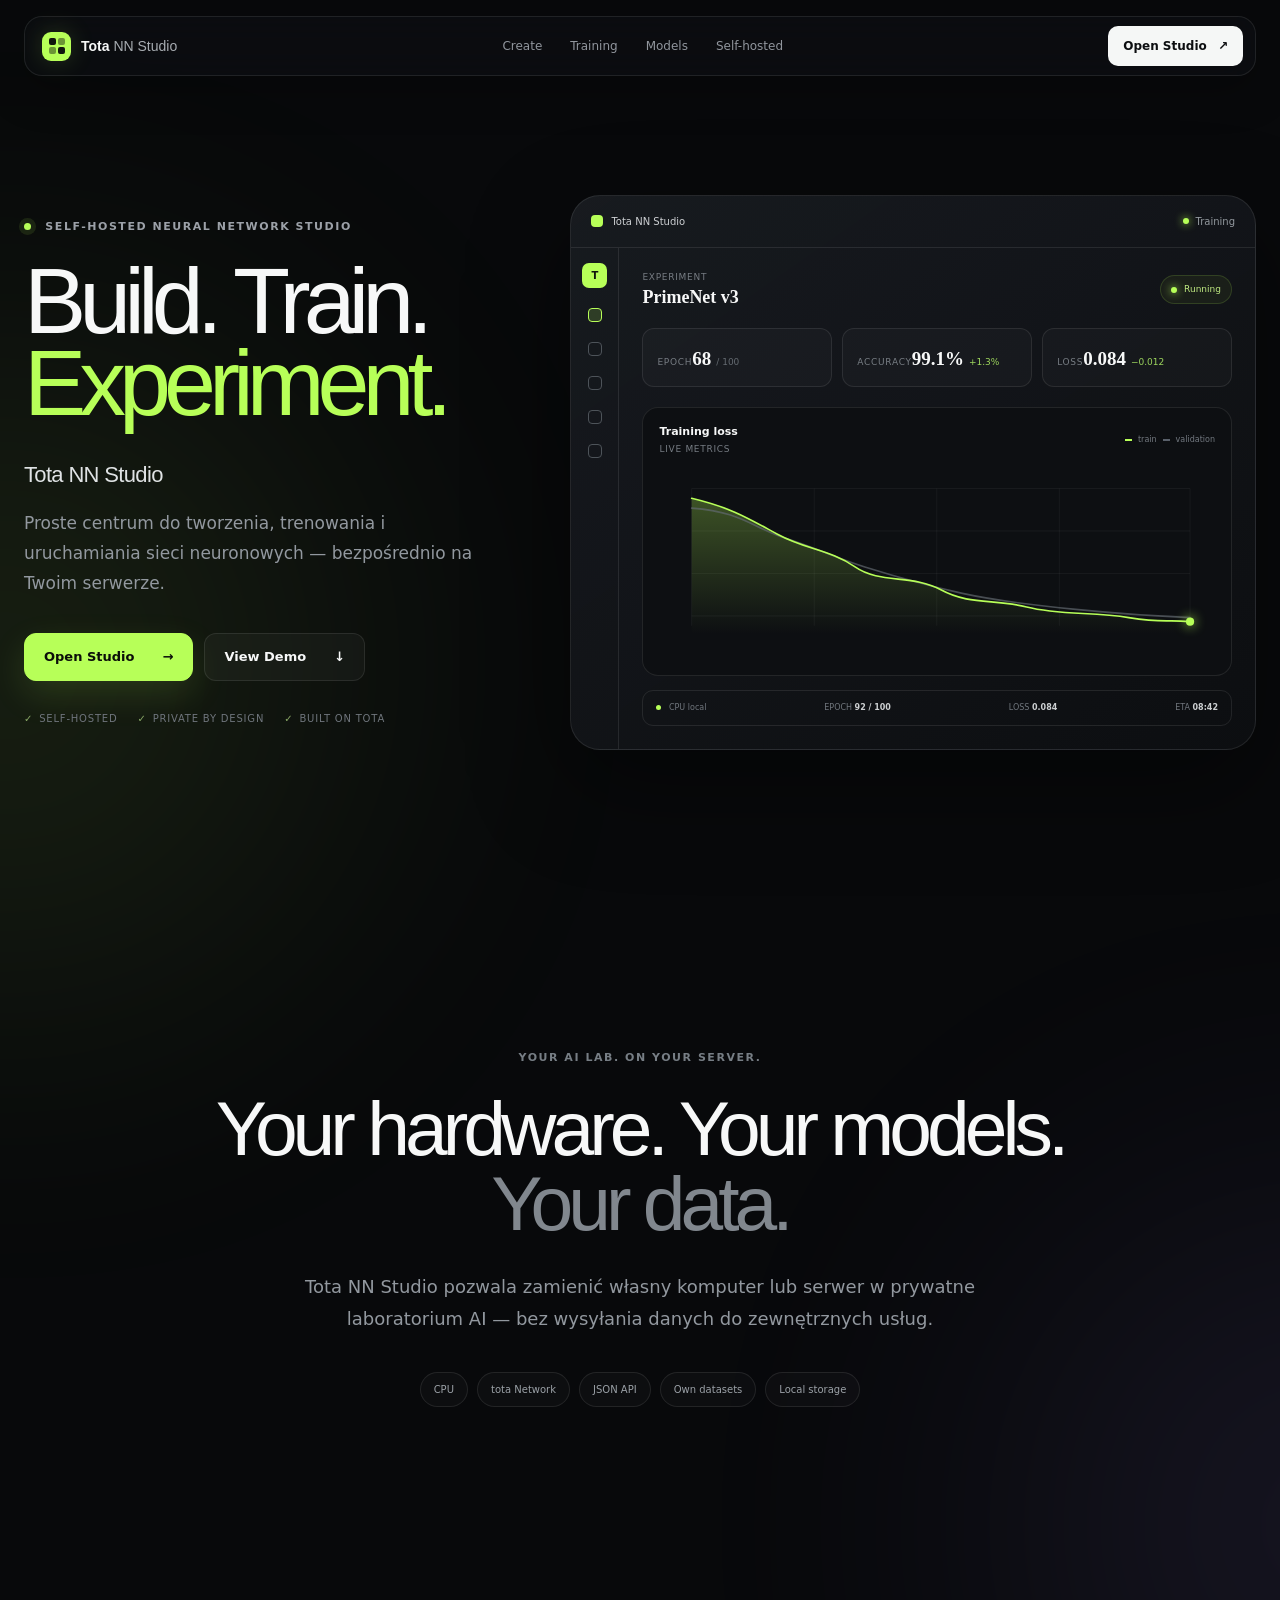
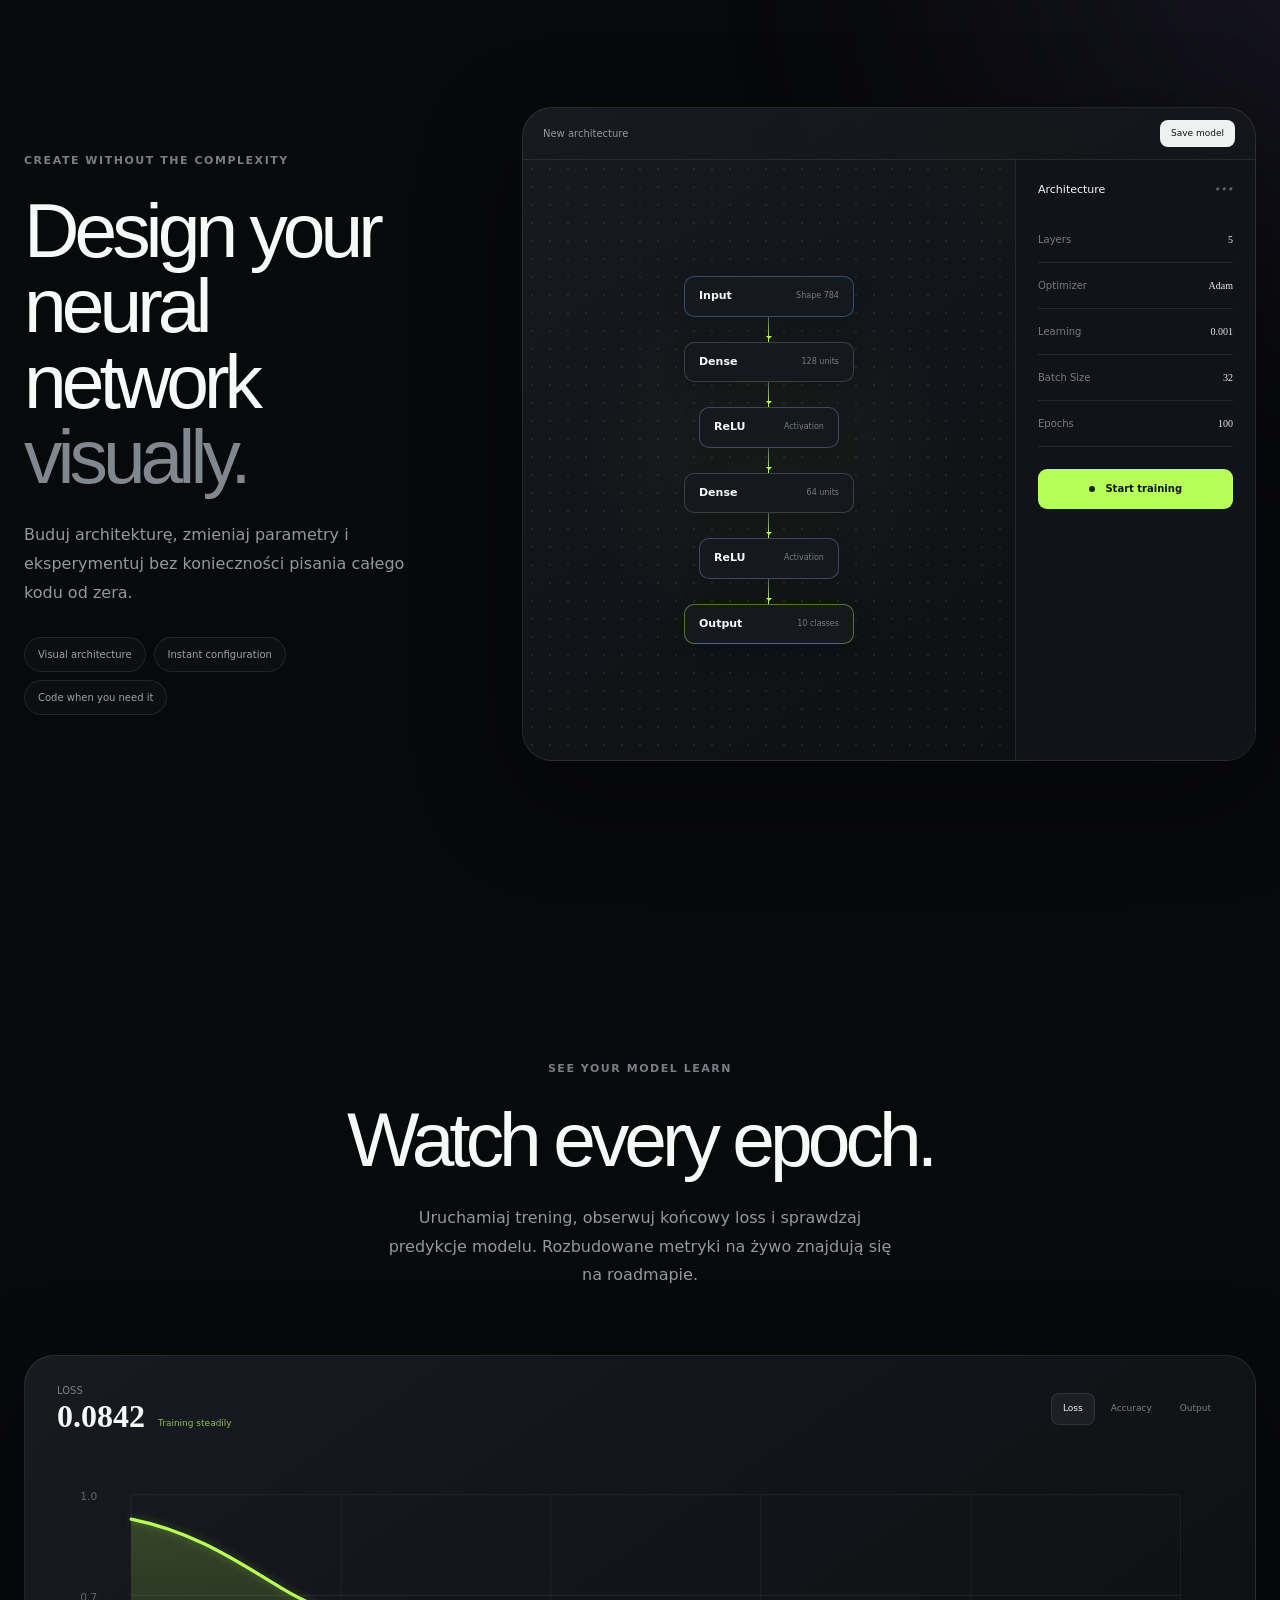
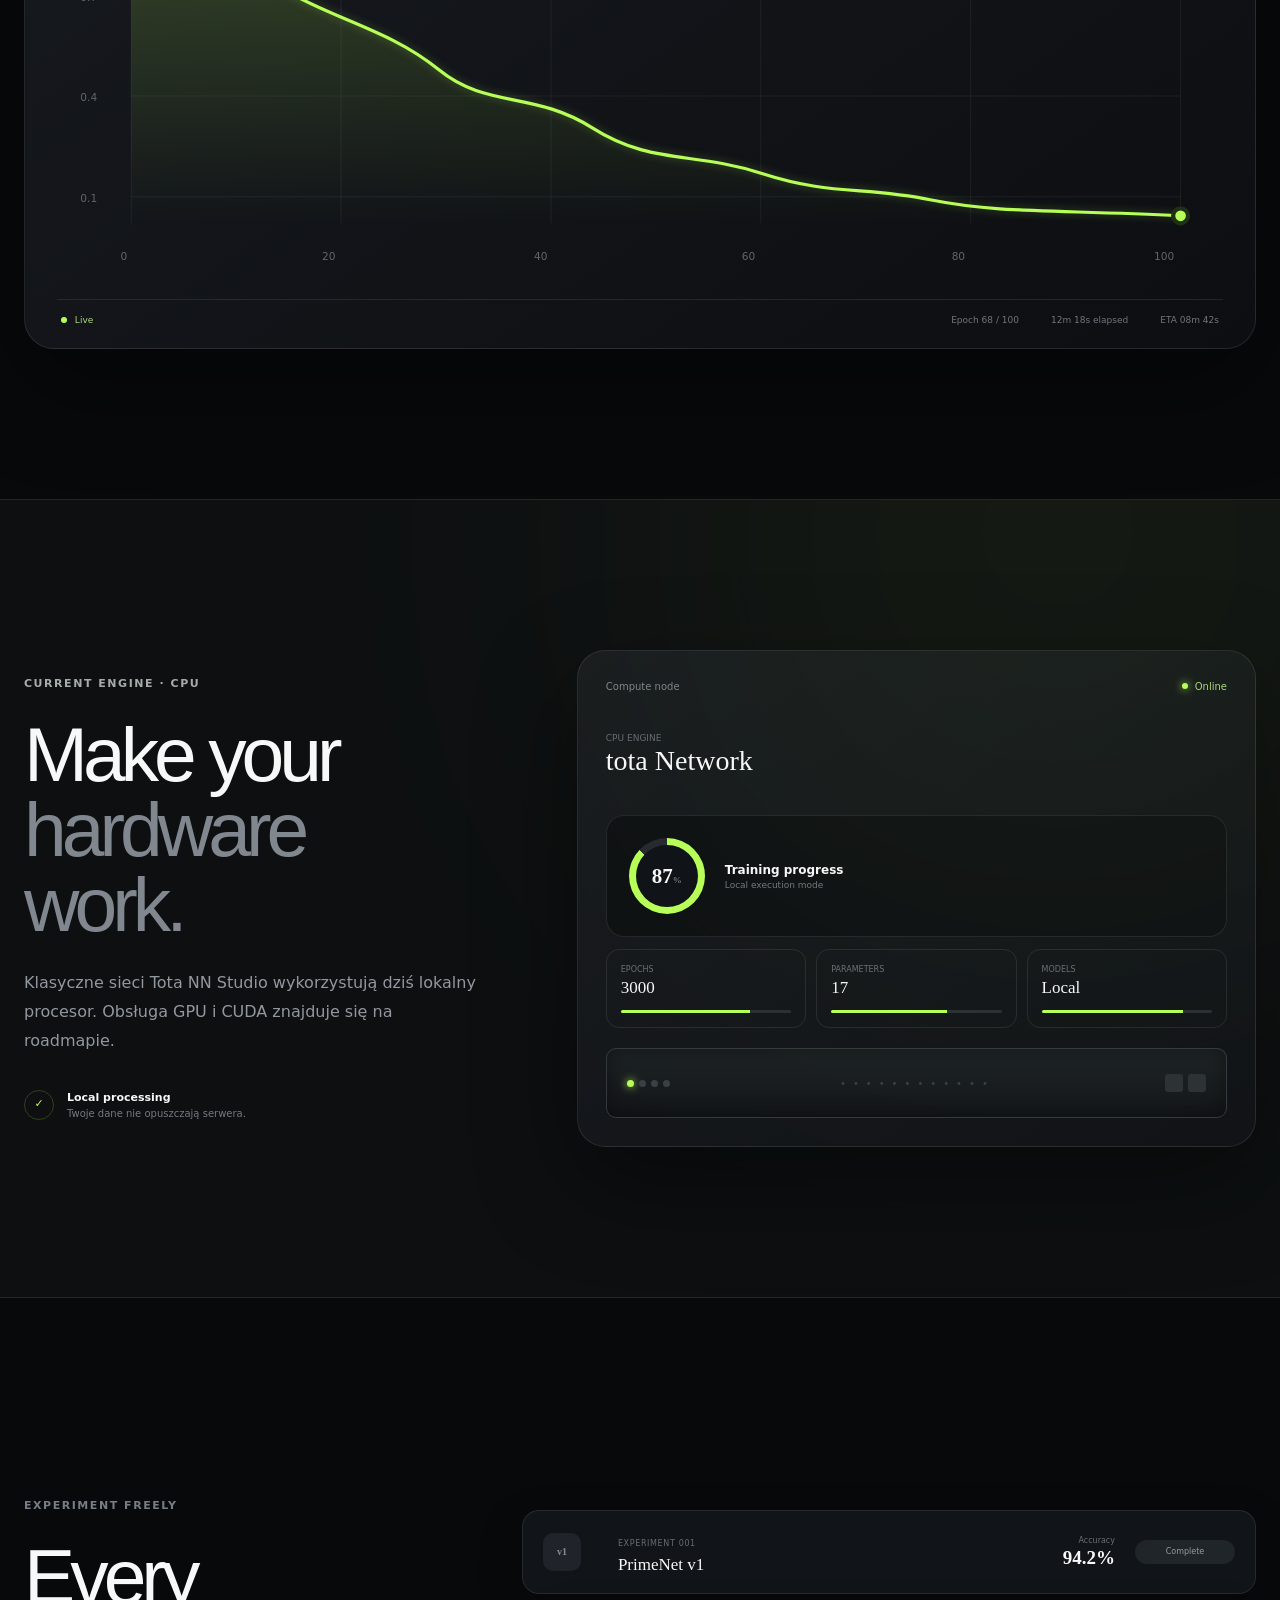
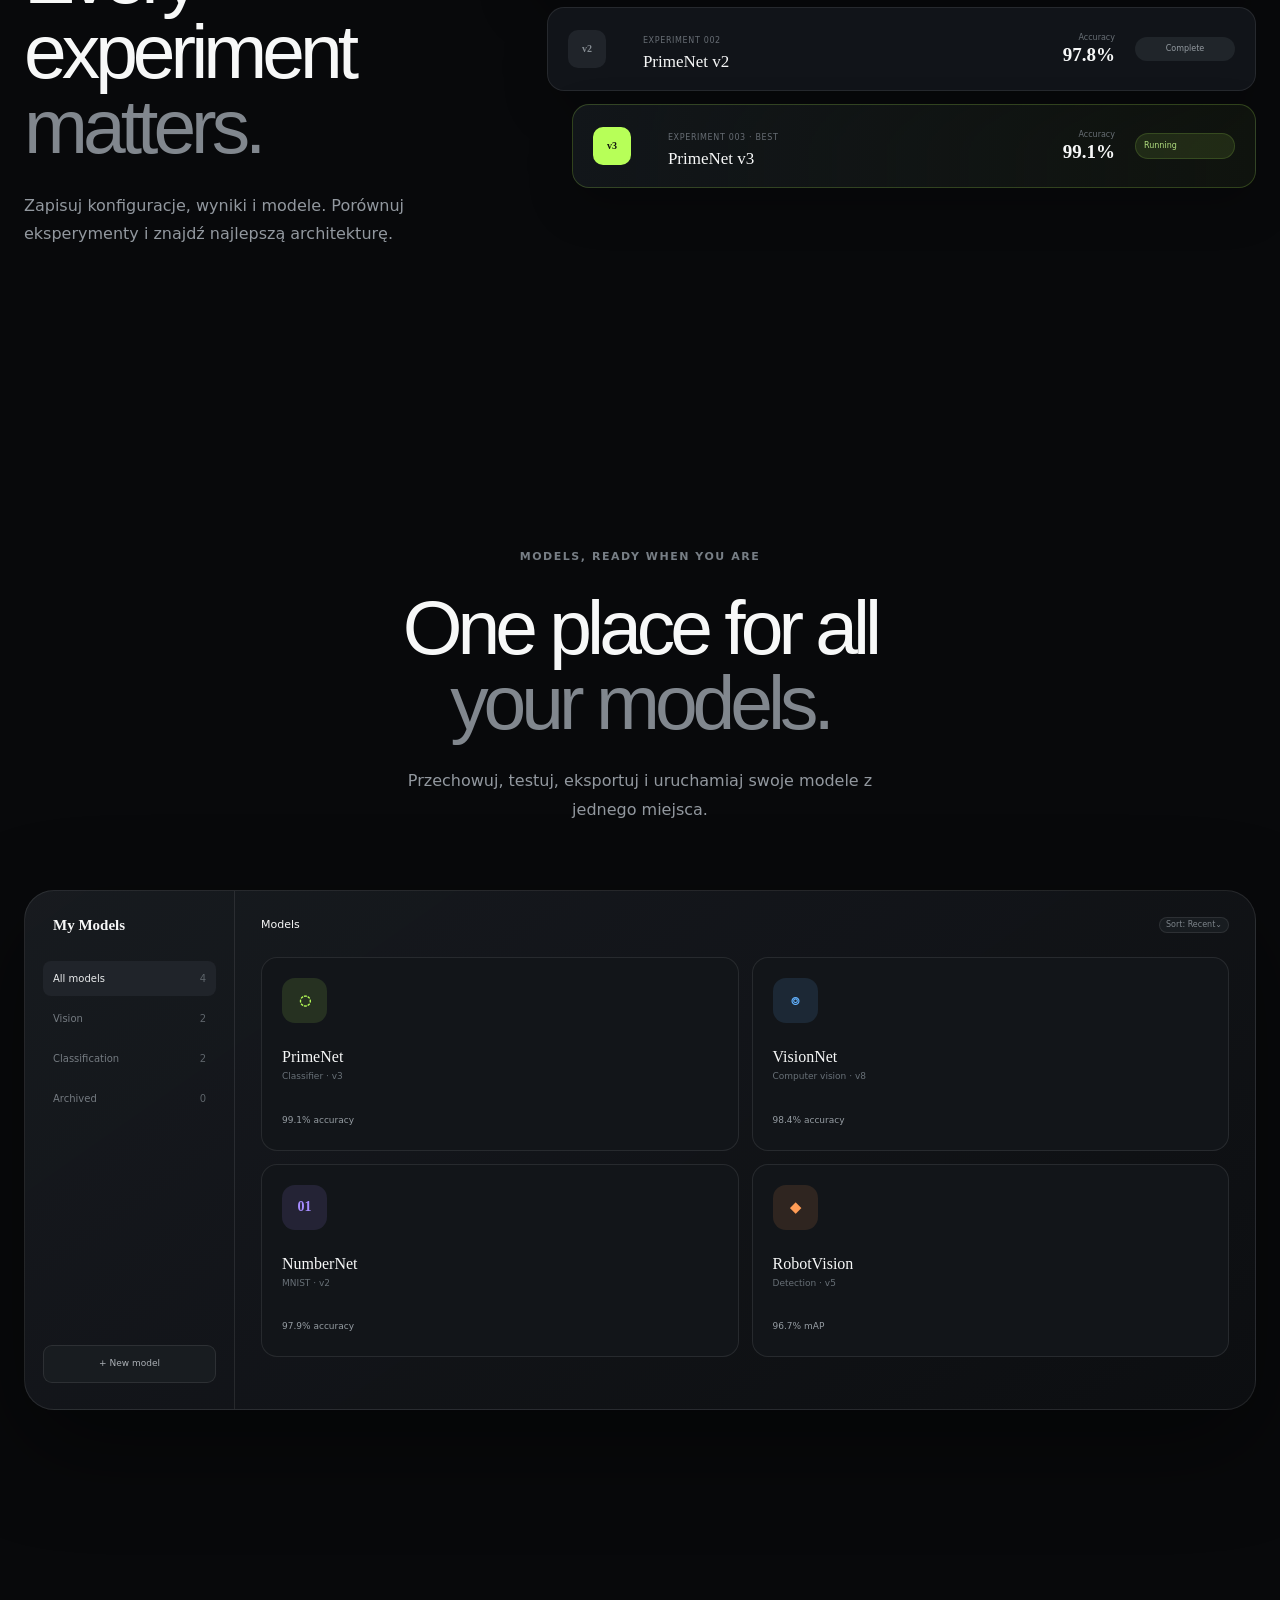
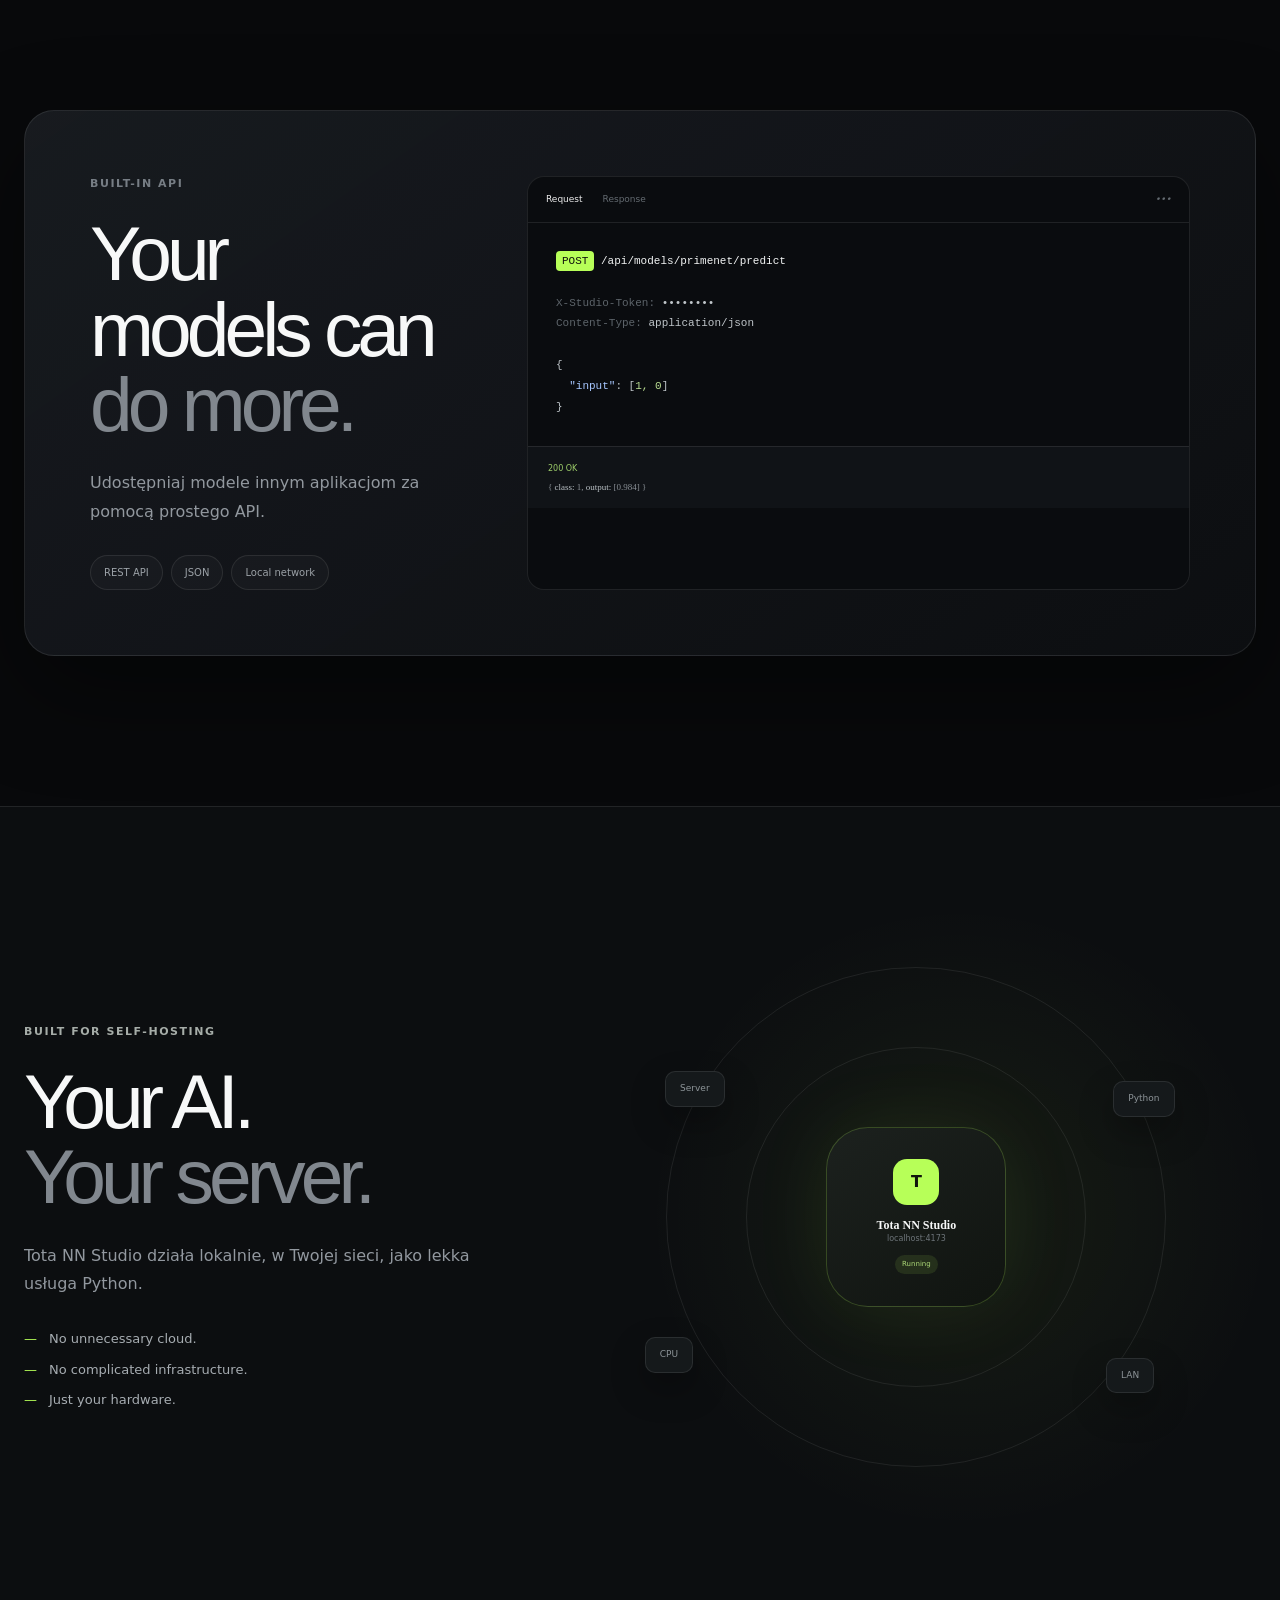
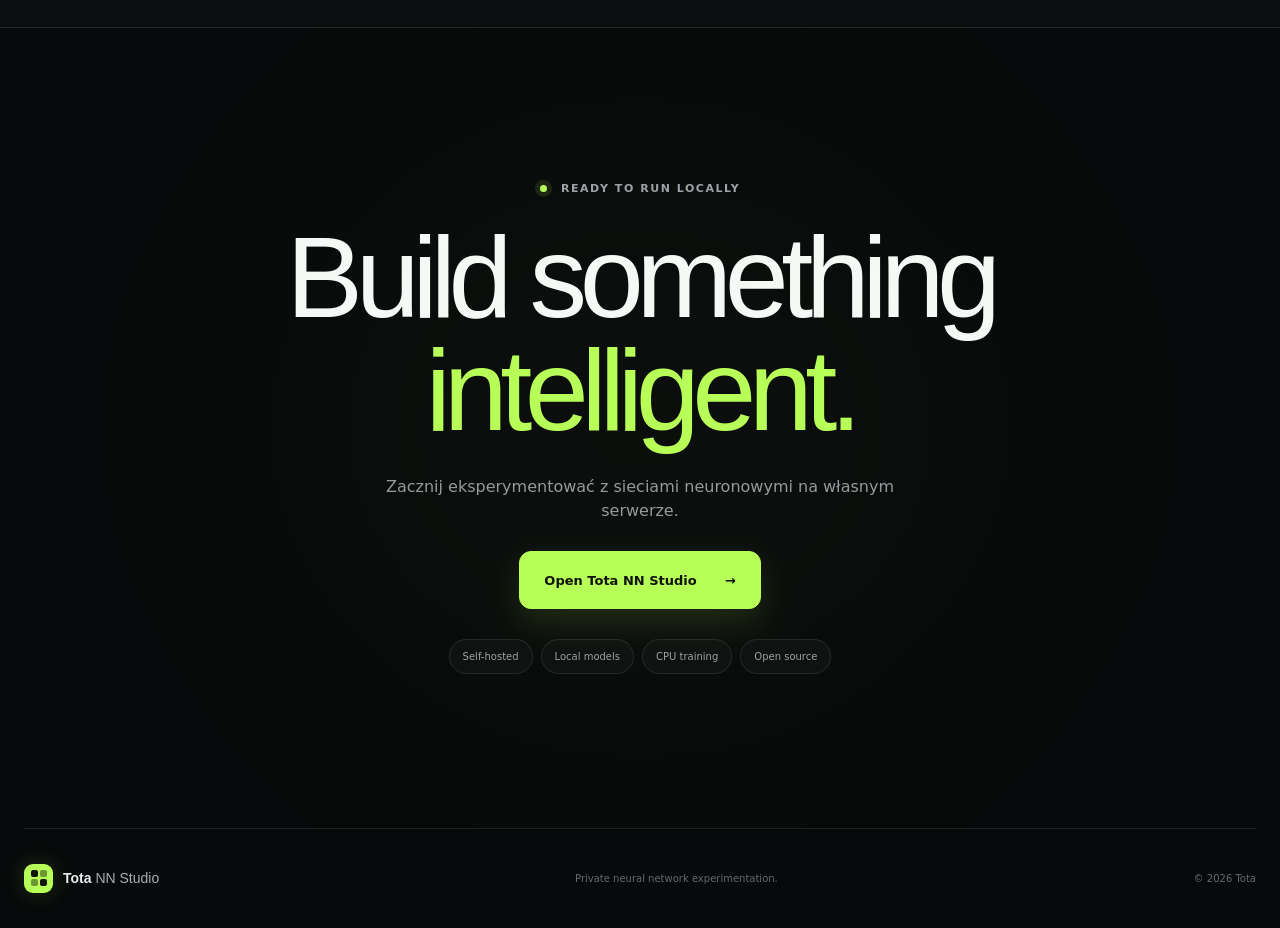
==== totannstudio/marketing/index.html @ 35680317 "[verified] Initial TotaNNStudio release" ====
<!doctype html>
<html lang="pl" class="no-js">
<head>
  <meta charset="utf-8">
  <meta name="viewport" content="width=device-width, initial-scale=1">
  <meta name="description" content="Tota NN Studio — prywatne centrum do tworzenia, trenowania i uruchamiania sieci neuronowych na własnym serwerze.">
  <meta name="theme-color" content="#08090b">
  <title>Tota NN Studio — Your AI lab. On your server.</title>
  <link rel="stylesheet" href="style.css">
</head>
<body>
  <a class="skip-link" href="#main">Przejdź do treści</a>
  <div class="ambient ambient-a" aria-hidden="true"></div>
  <div class="ambient ambient-b" aria-hidden="true"></div>

  <header class="nav-wrap">
    <nav class="nav shell" aria-label="Główna nawigacja">
      <a class="brand" href="#top" aria-label="Tota NN Studio — strona główna">
        <span class="brand-mark" aria-hidden="true"><i></i><i></i><i></i><i></i></span>
        <span>Tota <b>NN Studio</b></span>
      </a>
      <div class="nav-links">
        <a href="#create">Create</a>
        <a href="#training">Training</a>
        <a href="#models">Models</a>
        <a href="#self-hosted">Self-hosted</a>
      </div>
      <a class="nav-cta" href="/studio/">Open Studio <span>↗</span></a>
    </nav>
  </header>

  <main id="main">
    <section class="hero shell" id="top">
      <div class="hero-copy reveal">
        <p class="micro"><span></span> Self-hosted neural network studio</p>
        <h1>Build. Train.<br><em>Experiment.</em></h1>
        <h2>Tota NN Studio</h2>
        <p class="lead">Proste centrum do tworzenia, trenowania i uruchamiania sieci neuronowych — bezpośrednio na Twoim serwerze.</p>
        <div class="actions">
          <a class="button primary" href="/studio/">Open Studio <span>→</span></a>
          <a class="button secondary" href="#create">View Demo <span>↓</span></a>
        </div>
        <div class="hero-notes"><span>Self-hosted</span><span>Private by design</span><span>Built on tota</span></div>
      </div>

      <div class="hero-product reveal" aria-label="Wizualizacja panelu Tota NN Studio">
        <div class="window-bar"><span class="window-brand"><b></b>Tota NN Studio</span><span class="window-status"><i></i> Training</span></div>
        <div class="app-layout">
          <aside class="app-sidebar" aria-hidden="true">
            <div class="side-logo">T</div><i class="active"></i><i></i><i></i><i></i><i></i>
          </aside>
          <div class="dashboard">
            <div class="dashboard-top"><div><span class="label">Experiment</span><strong>PrimeNet v3</strong></div><span class="running"><i></i> Running</span></div>
            <div class="metrics-row">
              <div><span>Epoch</span><b class="epoch-value">68</b><small>/ 100</small></div>
              <div><span>Accuracy</span><b>99.1%</b><small class="positive">+1.3%</small></div>
              <div><span>Loss</span><b>0.084</b><small class="positive">−0.012</small></div>
            </div>
            <div class="chart-panel">
              <div class="panel-heading"><div><strong>Training loss</strong><span>Live metrics</span></div><div class="legend"><i></i> train <i></i> validation</div></div>
              <svg class="training-chart" viewBox="0 0 680 230" role="img" aria-label="Animowany wykres spadku funkcji loss">
                <defs><linearGradient id="chart-fill" x1="0" y1="0" x2="0" y2="1"><stop offset="0" stop-color="#b7ff58" stop-opacity=".28"/><stop offset="1" stop-color="#b7ff58" stop-opacity="0"/></linearGradient></defs>
                <g class="grid-lines"><path d="M40 30H650M40 82H650M40 134H650M40 186H650"/><path d="M40 30V198M190 30V198M340 30V198M490 30V198M650 30V198"/></g>
                <path class="chart-area" d="M40 42 C90 54 110 67 145 86 S210 105 240 126 S310 135 345 154 S410 165 450 175 S530 181 575 188 S620 190 650 193 L650 208 L40 208 Z"/>
                <path class="chart-line secondary-line" d="M40 54 C100 58 115 78 155 91 S220 116 252 126 S325 148 370 158 S460 173 510 178 S600 186 650 188"/>
                <path class="chart-line main-line" d="M40 42 C90 54 110 67 145 86 S210 105 240 126 S310 135 345 154 S410 165 450 175 S530 181 575 188 S620 190 650 193"/>
                <circle class="live-point" cx="650" cy="193" r="5"/>
              </svg>
            </div>
            <div class="hardware-strip"><span><i class="gpu-dot"></i> CPU local</span><span>EPOCH <b>92 / 100</b></span><span>LOSS <b>0.084</b></span><span>ETA <b>08:42</b></span></div>
          </div>
        </div>
      </div>
    </section>

    <section class="statement shell section reveal">
      <p class="kicker">Your AI lab. On your server.</p>
      <h2>Your hardware. Your models.<br><span>Your data.</span></h2>
      <p class="wide-copy">Tota NN Studio pozwala zamienić własny komputer lub serwer w prywatne laboratorium AI — bez wysyłania danych do zewnętrznych usług.</p>
      <div class="capabilities" aria-label="Obsługiwane zasoby">
        <span>CPU</span><span>tota Network</span><span>JSON API</span><span>Own datasets</span><span>Local storage</span>
      </div>
    </section>

    <section class="section shell split-feature" id="create">
      <div class="section-copy reveal">
        <p class="kicker">Create without the complexity</p>
        <h2>Design your neural<br>network <span>visually.</span></h2>
        <p>Buduj architekturę, zmieniaj parametry i eksperymentuj bez konieczności pisania całego kodu od zera.</p>
        <div class="inline-points"><span>Visual architecture</span><span>Instant configuration</span><span>Code when you need it</span></div>
      </div>
      <div class="builder-card product-card reveal">
        <div class="card-bar"><span>New architecture</span><button type="button">Save model</button></div>
        <div class="builder-body">
          <div class="network-flow">
            <div class="node input-node"><span>Input</span><small>Shape 784</small></div><i></i>
            <div class="node"><span>Dense</span><small>128 units</small></div><i></i>
            <div class="node activation-node"><span>ReLU</span><small>Activation</small></div><i></i>
            <div class="node"><span>Dense</span><small>64 units</small></div><i></i>
            <div class="node activation-node"><span>ReLU</span><small>Activation</small></div><i></i>
            <div class="node output-node"><span>Output</span><small>10 classes</small></div>
          </div>
          <div class="config-panel">
            <div class="config-title"><span>Architecture</span><i>•••</i></div>
            <dl><div><dt>Layers</dt><dd>5</dd></div><div><dt>Optimizer</dt><dd>Adam</dd></div><div><dt>Learning</dt><dd>0.001</dd></div><div><dt>Batch Size</dt><dd>32</dd></div><div><dt>Epochs</dt><dd>100</dd></div></dl>
            <button type="button" class="train-button"><i></i> Start training</button>
          </div>
        </div>
      </div>
    </section>

    <section class="section shell training-section" id="training">
      <div class="center-copy reveal"><p class="kicker">See your model learn</p><h2>Watch every epoch.</h2><p>Uruchamiaj trening, obserwuj końcowy loss i sprawdzaj predykcje modelu. Rozbudowane metryki na żywo znajdują się na roadmapie.</p></div>
      <div class="large-chart-card product-card reveal">
        <div class="large-chart-top"><div><span>Loss</span><b>0.0842</b><small>Training steadily</small></div><div class="chart-controls"><button class="active">Loss</button><button>Accuracy</button><button>Output</button></div></div>
        <svg viewBox="0 0 1100 420" class="large-chart" role="img" aria-label="Wykres loss malejącego wraz z epokami">
          <defs><linearGradient id="big-fill" x1="0" y1="0" x2="0" y2="1"><stop offset="0" stop-color="#b7ff58" stop-opacity=".2"/><stop offset="1" stop-color="#b7ff58" stop-opacity="0"/></linearGradient></defs>
          <g class="big-grid"><path d="M70 45H1060M70 140H1060M70 235H1060M70 330H1060"/><path d="M70 45V355M268 45V355M466 45V355M664 45V355M862 45V355M1060 45V355"/></g>
          <g class="axis-labels"><text x="22" y="50">1.0</text><text x="22" y="145">0.7</text><text x="22" y="240">0.4</text><text x="22" y="335">0.1</text><text x="60" y="390">0</text><text x="250" y="390">20</text><text x="450" y="390">40</text><text x="646" y="390">60</text><text x="844" y="390">80</text><text x="1035" y="390">100</text></g>
          <path class="big-area" d="M70 68 C130 80 170 108 215 135 S315 173 360 210 S450 230 505 265 S600 287 665 308 S760 320 825 333 S945 342 1060 348 L1060 355 L70 355Z"/>
          <path class="big-line" d="M70 68 C130 80 170 108 215 135 S315 173 360 210 S450 230 505 265 S600 287 665 308 S760 320 825 333 S945 342 1060 348"/>
          <circle cx="1060" cy="348" r="7" class="big-point"/>
        </svg>
        <div class="chart-footer"><span><i></i> Live</span><span>Epoch 68 / 100</span><span>12m 18s elapsed</span><span>ETA 08m 42s</span></div>
      </div>
    </section>

    <section class="hardware-section section" id="hardware">
      <div class="shell hardware-grid">
        <div class="hardware-copy reveal"><p class="kicker light">Current engine · CPU</p><h2>Make your<br><span>hardware work.</span></h2><p>Klasyczne sieci Tota NN Studio wykorzystują dziś lokalny procesor. Obsługa GPU i CUDA znajduje się na roadmapie.</p><div class="secure-note"><i>✓</i><span><b>Local processing</b><small>Twoje dane nie opuszczają serwera.</small></span></div></div>
        <div class="server-visual reveal">
          <div class="server-top"><span>Compute node</span><span class="online"><i></i> Online</span></div>
          <div class="gpu-name"><small>CPU ENGINE</small><strong>tota Network</strong></div>
          <div class="gpu-load"><div class="gauge"><span>87<small>%</small></span></div><div><b>Training progress</b><small>Local execution mode</small></div></div>
          <div class="server-stats"><div><span>Epochs</span><b>3000</b><i class="load-76"></i></div><div><span>Parameters</span><b>17</b><i class="load-68"></i></div><div><span>Models</span><b>Local</b><i class="load-83"></i></div></div>
          <div class="server-rack"><i></i><i></i><i></i><i></i><span>••••••••••••</span><b></b><b></b></div>
        </div>
      </div>
    </section>

    <section class="section shell experiments-section">
      <div class="section-copy compact reveal"><p class="kicker">Experiment freely</p><h2>Every experiment<br><span>matters.</span></h2><p>Zapisuj konfiguracje, wyniki i modele. Porównuj eksperymenty i znajdź najlepszą architekturę.</p></div>
      <div class="experiment-stack reveal">
        <article class="experiment-card"><span class="version">v1</span><div><small>EXPERIMENT 001</small><h3>PrimeNet v1</h3></div><div class="accuracy"><span>Accuracy</span><b>94.2%</b></div><span class="badge complete">Complete</span></article>
        <article class="experiment-card"><span class="version">v2</span><div><small>EXPERIMENT 002</small><h3>PrimeNet v2</h3></div><div class="accuracy"><span>Accuracy</span><b>97.8%</b></div><span class="badge complete">Complete</span></article>
        <article class="experiment-card winner"><span class="version">v3</span><div><small>EXPERIMENT 003 · BEST</small><h3>PrimeNet v3</h3></div><div class="accuracy"><span>Accuracy</span><b>99.1%</b></div><span class="badge running">Running</span></article>
      </div>
    </section>

    <section class="section shell models-section" id="models">
      <div class="center-copy reveal"><p class="kicker">Models, ready when you are</p><h2>One place for all<br><span>your models.</span></h2><p>Przechowuj, testuj, eksportuj i uruchamiaj swoje modele z jednego miejsca.</p></div>
      <div class="models-window product-card reveal">
        <div class="models-sidebar"><b>My Models</b><a class="active">All models <span>4</span></a><a>Vision <span>2</span></a><a>Classification <span>2</span></a><a>Archived <span>0</span></a><button>+ New model</button></div>
        <div class="model-library"><div class="library-top"><span>Models</span><button>Sort: Recent⌄</button></div><div class="model-grid">
          <article><div class="model-icon brain">◌</div><h3>PrimeNet</h3><p>Classifier · v3</p><span>99.1% accuracy</span></article>
          <article><div class="model-icon vision">⌾</div><h3>VisionNet</h3><p>Computer vision · v8</p><span>98.4% accuracy</span></article>
          <article><div class="model-icon number">01</div><h3>NumberNet</h3><p>MNIST · v2</p><span>97.9% accuracy</span></article>
          <article><div class="model-icon robot">◆</div><h3>RobotVision</h3><p>Detection · v5</p><span>96.7% mAP</span></article>
        </div></div>
      </div>
    </section>

    <section class="section shell api-section">
      <div class="api-card product-card reveal">
        <div class="api-copy"><p class="kicker">Built-in API</p><h2>Your models can<br><span>do more.</span></h2><p>Udostępniaj modele innym aplikacjom za pomocą prostego API.</p><div class="api-tags"><span>REST API</span><span>JSON</span><span>Local network</span></div></div>
        <div class="code-window"><div class="code-tabs"><span class="active">Request</span><span>Response</span><i>•••</i></div><pre><code><span class="method">POST</span> <span class="route">/api/models/primenet/predict</span>

<span class="dim">X-Studio-Token:</span> ••••••••
<span class="dim">Content-Type:</span> application/json

{
  <span class="key">"input"</span>: [<span class="string">1, 0</span>]
}</code></pre><div class="response"><span>200 OK</span><code>{ <b>class:</b> 1, <b>output:</b> [0.984] }</code></div></div>
      </div>
    </section>

    <section class="self-hosted section" id="self-hosted">
      <div class="shell self-grid">
        <div class="self-copy reveal"><p class="kicker light">Built for self-hosting</p><h2>Your AI.<br><span>Your server.</span></h2><p>Tota NN Studio działa lokalnie, w Twojej sieci, jako lekka usługa Python.</p><ul><li>No unnecessary cloud.</li><li>No complicated infrastructure.</li><li>Just your hardware.</li></ul></div>
        <div class="deploy-visual reveal"><div class="orbit orbit-one"></div><div class="orbit orbit-two"></div><div class="deploy-core"><span class="deploy-logo">T</span><b>Tota NN Studio</b><small>localhost:4173</small><i>Running</i></div><span class="device device-a">Server</span><span class="device device-b">Python</span><span class="device device-c">CPU</span><span class="device device-d">LAN</span></div>
      </div>
    </section>

    <section class="final-cta section shell" id="get-started">
      <div class="cta-glow" aria-hidden="true"></div>
      <div class="reveal"><p class="micro"><span></span> Ready to run locally</p><h2>Build something<br><em>intelligent.</em></h2><p>Zacznij eksperymentować z sieciami neuronowymi na własnym serwerze.</p><a class="button primary large" href="/studio/">Open Tota NN Studio <span>→</span></a><div class="footer-tags"><span>Self-hosted</span><span>Local models</span><span>CPU training</span><span>Open source</span></div></div>
    </section>
  </main>

  <footer class="footer shell"><a class="brand" href="#top"><span class="brand-mark"><i></i><i></i><i></i><i></i></span><span>Tota <b>NN Studio</b></span></a><p>Private neural network experimentation.</p><span>© 2026 Tota</span></footer>

  <script src="script.js"></script>
</body>
</html>
---- totannstudio/marketing/style.css ----
:root{--bg:#08090b;--surface:#101216;--surface-2:#15181d;--line:rgba(255,255,255,.09);--line-strong:rgba(255,255,255,.16);--text:#f7f8f8;--muted:#92989f;--lime:#b7ff58;--lime-2:#79d92f;--purple:#a68cff;--orange:#ff9c55;--blue:#63b3ff;--radius:30px;--shadow:0 35px 100px rgba(0,0,0,.45)}
*{box-sizing:border-box}html{scroll-behavior:smooth}body{margin:0;overflow-x:hidden;background:var(--bg);color:var(--text);font-family:DM Sans,system-ui,sans-serif;line-height:1.5}body::selection{background:var(--lime);color:#0a0d08}a{color:inherit;text-decoration:none}button{font:inherit}.shell{width:min(1240px,calc(100% - 48px));margin-inline:auto}.section{padding-top:150px;padding-bottom:150px}.skip-link{position:fixed;left:20px;top:-60px;z-index:100;padding:10px 14px;border-radius:10px;background:var(--lime);color:#080b07;font-weight:700;transition:top .2s}.skip-link:focus{top:18px}.ambient{position:fixed;z-index:-2;width:650px;height:650px;border-radius:50%;filter:blur(160px);opacity:.1;pointer-events:none}.ambient-a{left:-320px;top:340px;background:var(--lime)}.ambient-b{right:-380px;top:1200px;background:var(--purple)}

.nav-wrap{position:fixed;z-index:50;top:0;width:100%;padding:16px 0}.nav{height:60px;display:flex;align-items:center;gap:34px;padding:0 12px 0 17px;border:1px solid var(--line);border-radius:18px;background:rgba(13,15,18,.72);box-shadow:0 12px 45px rgba(0,0,0,.28);backdrop-filter:blur(22px)}.brand{display:flex;align-items:center;gap:10px;white-space:nowrap;font-family:Manrope,sans-serif;font-size:14px;font-weight:700}.brand b{font-weight:500;color:#a8adb2}.brand-mark{position:relative;display:grid;grid-template-columns:repeat(2,7px);grid-template-rows:repeat(2,7px);gap:2px;width:29px;height:29px;place-content:center;border-radius:9px;background:var(--lime);box-shadow:0 0 24px rgba(183,255,88,.17)}.brand-mark i{display:block;border-radius:2px;background:#11150e}.brand-mark i:nth-child(2),.brand-mark i:nth-child(3){opacity:.45}.nav-links{display:flex;align-items:center;gap:28px;margin:auto;color:#91969d;font-size:12px}.nav-links a{transition:color .2s}.nav-links a:hover{color:#fff}.nav-cta{padding:11px 15px;border-radius:10px;background:#f5f7f6;color:#0c0e10;font-size:12px;font-weight:700}.nav-cta span{margin-left:7px}

.hero{min-height:100vh;display:grid;grid-template-columns:.82fr 1.18fr;align-items:center;gap:70px;padding-top:135px;padding-bottom:90px}.micro,.kicker{margin:0 0 24px;color:#9ca1a8;font-size:11px;font-weight:600;letter-spacing:.14em;text-transform:uppercase}.micro span{display:inline-block;width:7px;height:7px;margin-right:9px;border-radius:50%;background:var(--lime);box-shadow:0 0 0 5px rgba(183,255,88,.1)}.hero h1{margin:0;font-family:Manrope,sans-serif;font-size:clamp(4rem,7.3vw,7.6rem);font-weight:500;line-height:.88;letter-spacing:-.075em}.hero h1 em,.final-cta h2 em{color:var(--lime);font-style:normal}.hero h2{margin:34px 0 0;color:#dfe2e4;font-family:Manrope,sans-serif;font-size:22px;font-weight:500;letter-spacing:-.03em}.lead{max-width:560px;margin:18px 0 0;color:var(--muted);font-size:17px;line-height:1.75}.actions{display:flex;gap:11px;margin-top:34px}.button{min-height:48px;display:inline-flex;align-items:center;justify-content:center;gap:28px;padding:0 19px;border:1px solid var(--line);border-radius:12px;font-size:13px;font-weight:700;transition:transform .25s,box-shadow .25s,background .25s}.button:hover{transform:translateY(-2px)}.button.primary{border-color:var(--lime);background:var(--lime);color:#0b0e09;box-shadow:0 13px 35px rgba(183,255,88,.13)}.button.secondary{background:rgba(255,255,255,.035)}.hero-notes{display:flex;gap:20px;margin-top:30px;color:#6f757c;font-size:10px;text-transform:uppercase;letter-spacing:.08em}.hero-notes span::before{content:'✓';margin-right:6px;color:#8aa966}

.hero-product,.product-card{border:1px solid var(--line);border-radius:var(--radius);background:linear-gradient(145deg,rgba(26,29,34,.88),rgba(13,15,18,.94));box-shadow:var(--shadow);overflow:hidden}.hero-product{transform:perspective(1400px) rotateY(-4deg) rotateX(2deg);transform-origin:left center}.window-bar,.card-bar{height:52px;display:flex;align-items:center;justify-content:space-between;padding:0 20px;border-bottom:1px solid var(--line);color:#93999f;font-size:10px}.window-brand{display:flex;align-items:center;gap:8px;color:#cdd0d3}.window-brand b{width:12px;height:12px;border-radius:4px;background:var(--lime)}.window-status,.online,.running{display:flex;align-items:center;gap:7px}.window-status i,.online i,.running i{width:6px;height:6px;border-radius:50%;background:var(--lime);box-shadow:0 0 8px var(--lime)}.app-layout{min-height:500px;display:grid;grid-template-columns:48px 1fr}.app-sidebar{display:flex;flex-direction:column;align-items:center;gap:20px;padding-top:15px;border-right:1px solid var(--line)}.side-logo{width:25px;height:25px;display:grid;place-items:center;border-radius:7px;background:var(--lime);color:#10150c;font-size:10px;font-weight:800}.app-sidebar i{width:14px;height:14px;border:1px solid #4d5359;border-radius:4px}.app-sidebar i.active{border-color:var(--lime);background:rgba(183,255,88,.16)}.dashboard{padding:23px}.dashboard-top{display:flex;align-items:center;justify-content:space-between}.dashboard-top>div{display:grid;gap:3px}.label,.metrics-row span,.panel-heading span{color:#777d84;font-size:9px;text-transform:uppercase;letter-spacing:.08em}.dashboard-top strong{font:600 18px Manrope}.running{padding:7px 10px;border:1px solid rgba(183,255,88,.15);border-radius:999px;background:rgba(183,255,88,.05);color:#bfe981;font-size:9px}.metrics-row{display:grid;grid-template-columns:repeat(3,1fr);gap:10px;margin:20px 0}.metrics-row>div{padding:14px;border:1px solid var(--line);border-radius:12px;background:rgba(255,255,255,.025)}.metrics-row b{display:inline-block;margin:5px 5px 0 0;font:600 19px Manrope}.metrics-row small{color:#656b72;font-size:9px}.metrics-row .positive{color:#9ed75e}.chart-panel{padding:16px;border:1px solid var(--line);border-radius:16px;background:#0d0f12}.panel-heading{display:flex;justify-content:space-between}.panel-heading>div:first-child{display:grid;gap:2px}.panel-heading strong{font-size:11px}.legend{display:flex;align-items:center;gap:6px;color:#737980;font-size:8px}.legend i{width:7px;height:2px;background:var(--lime)}.legend i:nth-child(2){background:#59606a}.training-chart{width:100%;margin-top:8px}.grid-lines path,.big-grid path{fill:none;stroke:rgba(255,255,255,.06);stroke-width:1}.chart-area{fill:url(#chart-fill)}.chart-line{fill:none;stroke-width:2;stroke-linecap:round}.main-line{stroke:var(--lime);stroke-dasharray:900;stroke-dashoffset:900;animation:draw-line 3s ease forwards}.secondary-line{stroke:#616870;opacity:.7}.live-point{fill:var(--lime);filter:drop-shadow(0 0 7px var(--lime));animation:pulse-point 1.8s infinite}.hardware-strip{display:flex;justify-content:space-between;margin-top:14px;padding:11px 13px;border:1px solid var(--line);border-radius:11px;color:#71777e;font-size:8px}.hardware-strip b{color:#cdd0d2}.gpu-dot{display:inline-block;width:5px;height:5px;margin-right:5px;border-radius:50%;background:var(--lime)}

.kicker{color:#777e85}.kicker.light{color:#a6ada8}.statement{text-align:center}.statement h2,.section-copy h2,.center-copy h2,.hardware-copy h2,.self-copy h2,.api-copy h2,.final-cta h2{margin:0;font:500 clamp(3.1rem,6vw,6.5rem)/.98 Manrope,sans-serif;letter-spacing:-.065em}.statement h2 span,.section-copy h2 span,.center-copy h2 span,.hardware-copy h2 span,.self-copy h2 span,.api-copy h2 span{color:#81878e}.wide-copy{max-width:680px;margin:30px auto 0;color:var(--muted);font-size:18px;line-height:1.75}.capabilities{display:flex;flex-wrap:wrap;justify-content:center;gap:9px;margin-top:38px}.capabilities span,.inline-points span,.api-tags span,.footer-tags span{padding:9px 13px;border:1px solid var(--line);border-radius:999px;background:rgba(255,255,255,.025);color:#9ba1a7;font-size:10px}

.split-feature,.experiments-section{display:grid;grid-template-columns:.72fr 1.28fr;align-items:center;gap:85px}.section-copy>p:not(.kicker),.center-copy>p:not(.kicker),.hardware-copy>p:not(.kicker),.self-copy>p:not(.kicker),.api-copy>p:not(.kicker){max-width:510px;margin:27px 0 0;color:var(--muted);font-size:16px;line-height:1.8}.inline-points{display:flex;flex-wrap:wrap;gap:8px;margin-top:30px}.card-bar button{padding:7px 11px;border:0;border-radius:8px;background:#eef1ef;color:#111417;font-size:9px}.builder-body{min-height:600px;display:grid;grid-template-columns:1fr 240px}.network-flow{display:flex;flex-direction:column;align-items:center;justify-content:center;padding:35px;background:radial-gradient(circle,rgba(183,255,88,.04),transparent 50%),radial-gradient(rgba(255,255,255,.07) 1px,transparent 1px);background-size:auto,18px 18px}.node{width:170px;display:flex;justify-content:space-between;align-items:center;padding:11px 14px;border:1px solid var(--line-strong);border-radius:10px;background:#15191e;box-shadow:0 10px 22px rgba(0,0,0,.18)}.node span{font-size:11px;font-weight:600}.node small{color:#747b82;font-size:8px}.node.input-node{border-color:rgba(99,179,255,.35)}.node.activation-node{width:140px;border-color:rgba(166,140,255,.35)}.node.output-node{border-color:rgba(183,255,88,.4)}.network-flow>i{height:25px;width:1px;background:linear-gradient(#565d63,var(--lime));position:relative}.network-flow>i::after{content:'';position:absolute;left:-2px;bottom:0;border:3px solid transparent;border-top-color:var(--lime)}.config-panel{padding:22px;border-left:1px solid var(--line);background:#101317}.config-title{display:flex;justify-content:space-between;margin-bottom:18px;font-size:11px}.config-title i{color:#5f656b}.config-panel dl{margin:0}.config-panel dl div{display:flex;align-items:center;justify-content:space-between;padding:15px 0;border-bottom:1px solid var(--line);font-size:10px}.config-panel dt{color:#747a80}.config-panel dd{margin:0;color:#e7e9e9;font-family:Manrope}.train-button{width:100%;height:40px;margin-top:22px;border:0;border-radius:9px;background:var(--lime);color:#0f140b;font-size:10px;font-weight:700}.train-button i{display:inline-block;width:6px;height:6px;margin-right:7px;border-radius:50%;background:#1a2413}

.center-copy{max-width:800px;margin:0 auto 65px;text-align:center}.center-copy>p:not(.kicker){margin-inline:auto}.large-chart-card{padding:27px 32px 20px}.large-chart-top{display:flex;justify-content:space-between}.large-chart-top>div:first-child{display:grid;grid-template-columns:auto auto;align-items:end;column-gap:13px}.large-chart-top span{grid-column:1/-1;color:#7b8188;font-size:10px;text-transform:uppercase}.large-chart-top b{font:600 32px Manrope}.large-chart-top small{padding-bottom:5px;color:#8ebc58;font-size:9px}.chart-controls{display:flex;gap:4px;align-items:center}.chart-controls button{padding:8px 11px;border:1px solid transparent;border-radius:8px;background:transparent;color:#777e84;font-size:9px}.chart-controls button.active{border-color:var(--line);background:#1c2025;color:#eee}.large-chart{width:100%;margin-top:12px}.axis-labels text{fill:#60666d;font-size:10px}.big-area{fill:url(#big-fill)}.big-line{fill:none;stroke:var(--lime);stroke-width:3;stroke-linecap:round;filter:drop-shadow(0 0 4px rgba(183,255,88,.3))}.big-point{fill:var(--lime);stroke:#203014;stroke-width:4}.chart-footer{display:flex;justify-content:flex-end;gap:32px;padding:14px 4px 0;border-top:1px solid var(--line);color:#70767d;font-size:9px}.chart-footer span:first-child{margin-right:auto;color:#a9d975}.chart-footer i{display:inline-block;width:6px;height:6px;margin-right:5px;border-radius:50%;background:var(--lime)}

.hardware-section,.self-hosted{position:relative;background:#0d0f11;border-block:1px solid var(--line);overflow:hidden}.hardware-section::before{content:'';position:absolute;right:-10%;top:-40%;width:700px;height:700px;border-radius:50%;background:var(--lime);filter:blur(220px);opacity:.07}.hardware-grid,.self-grid{display:grid;grid-template-columns:.8fr 1.2fr;align-items:center;gap:100px}.secure-note{display:flex;gap:13px;margin-top:34px}.secure-note>i{width:30px;height:30px;display:grid;place-items:center;border:1px solid rgba(183,255,88,.2);border-radius:50%;color:var(--lime);font-style:normal;font-size:11px}.secure-note span{display:grid}.secure-note b{font-size:11px}.secure-note small{color:#747a80;font-size:10px}.server-visual{padding:28px;border:1px solid var(--line);border-radius:28px;background:linear-gradient(145deg,#181b1f,#101216);box-shadow:var(--shadow)}.server-top{display:flex;justify-content:space-between;color:#7d8389;font-size:10px}.online{color:#a9d77a}.gpu-name{display:grid;margin:38px 0}.gpu-name small{color:#656b71;font-size:9px;text-transform:uppercase}.gpu-name strong{font:500 28px Manrope}.gpu-load{display:flex;align-items:center;gap:20px;padding:22px;border:1px solid var(--line);border-radius:18px;background:#0e1013}.gauge{width:76px;height:76px;display:grid;place-items:center;border-radius:50%;background:conic-gradient(var(--lime) 0 87%,#272b30 87% 100%);position:relative}.gauge::after{content:'';position:absolute;inset:7px;border-radius:50%;background:#101317}.gauge span{z-index:1;font:600 21px Manrope}.gauge small{font-size:10px}.gpu-load>div:last-child{display:grid}.gpu-load b{font-size:12px}.gpu-load small{color:#71777e;font-size:9px}.server-stats{display:grid;grid-template-columns:repeat(3,1fr);gap:10px;margin-top:12px}.server-stats>div{padding:14px;border:1px solid var(--line);border-radius:13px}.server-stats span{display:block;color:#686e74;font-size:8px;text-transform:uppercase}.server-stats b{font:500 17px Manrope}.server-stats b small{color:#696f75;font-size:8px}.server-stats i{display:block;width:100%;height:3px;margin-top:10px;border-radius:10px;background:linear-gradient(90deg,var(--lime) var(--load),#2a2e33 var(--load));}.server-stats .load-76{--load:76%}.server-stats .load-68{--load:68%}.server-stats .load-83{--load:83%}.server-rack{height:70px;display:flex;align-items:center;gap:5px;margin-top:20px;padding:0 20px;border:1px solid #34393e;border-radius:10px;background:linear-gradient(#1e2226,#121518);box-shadow:inset 0 0 20px rgba(0,0,0,.4)}.server-rack i{width:7px;height:7px;border-radius:50%;background:#3a4045}.server-rack i:first-child{background:var(--lime);box-shadow:0 0 8px var(--lime)}.server-rack span{margin:auto;color:#383e42;font-size:10px;letter-spacing:7px}.server-rack b{width:18px;height:18px;border-radius:3px;background:#2c3135}

.section-copy.compact{align-self:start;padding-top:50px}.experiment-stack{display:grid;gap:13px}.experiment-card{display:grid;grid-template-columns:55px 1fr auto 100px;align-items:center;gap:20px;padding:18px 20px;border:1px solid var(--line);border-radius:17px;background:#111419;box-shadow:0 18px 45px rgba(0,0,0,.22);transition:transform .25s,border-color .25s}.experiment-card:hover{transform:translateX(-5px);border-color:var(--line-strong)}.experiment-card:nth-child(2){margin-left:25px}.experiment-card:nth-child(3){margin-left:50px}.version{width:38px;height:38px;display:grid;place-items:center;border-radius:10px;background:#20242a;color:#858c92;font:600 10px Manrope}.experiment-card small{color:#676d74;font-size:8px;letter-spacing:.08em}.experiment-card h3{margin:2px 0 0;font:500 17px Manrope}.accuracy{display:grid;text-align:right}.accuracy span{color:#686f75;font-size:8px}.accuracy b{font:600 19px Manrope}.badge{padding:6px 8px;border-radius:999px;text-align:center;font-size:8px}.badge.complete{background:#20252a;color:#949ba1}.badge.running{background:rgba(183,255,88,.1);color:#b2df80}.experiment-card.winner{border-color:rgba(183,255,88,.2);background:linear-gradient(90deg,#12161a,rgba(183,255,88,.045))}.winner .version{background:var(--lime);color:#12170e}

.models-window{display:grid;grid-template-columns:210px 1fr;min-height:520px}.models-sidebar{display:flex;flex-direction:column;gap:5px;padding:26px 18px;border-right:1px solid var(--line)}.models-sidebar>b{margin:0 10px 22px;font:600 15px Manrope}.models-sidebar a{display:flex;justify-content:space-between;padding:10px;border-radius:8px;color:#747b81;font-size:10px}.models-sidebar a.active{background:#20242a;color:#e9ebec}.models-sidebar a span{color:#5d646a}.models-sidebar button{margin-top:auto;padding:11px;border:1px solid var(--line);border-radius:9px;background:#181c20;color:#abb0b5;font-size:9px}.model-library{padding:26px}.library-top{display:flex;justify-content:space-between;margin-bottom:24px;font-size:11px}.library-top button{border:1px solid var(--line);border-radius:8px;background:#181c20;color:#7d848a;font-size:8px}.model-grid{display:grid;grid-template-columns:repeat(2,1fr);gap:13px}.model-grid article{padding:20px;border:1px solid var(--line);border-radius:16px;background:#121519}.model-icon{width:45px;height:45px;display:grid;place-items:center;margin-bottom:25px;border-radius:13px;font:600 14px Manrope}.model-icon.brain{background:rgba(183,255,88,.12);color:var(--lime)}.model-icon.vision{background:rgba(99,179,255,.12);color:var(--blue)}.model-icon.number{background:rgba(166,140,255,.12);color:var(--purple)}.model-icon.robot{background:rgba(255,156,85,.12);color:var(--orange)}.model-grid h3{margin:0;font:500 16px Manrope}.model-grid p{margin:4px 0 22px;color:#687077;font-size:9px}.model-grid article>span{color:#969da3;font-size:9px}

.api-card{display:grid;grid-template-columns:.7fr 1.3fr;gap:80px;padding:65px}.api-tags{display:flex;flex-wrap:wrap;gap:8px;margin-top:28px}.code-window{border:1px solid var(--line);border-radius:17px;background:#0a0c0f;overflow:hidden}.code-tabs{height:46px;display:flex;align-items:center;gap:20px;padding:0 18px;border-bottom:1px solid var(--line);color:#646b71;font-size:9px}.code-tabs span.active{color:#eee}.code-tabs i{margin-left:auto}.code-window pre{margin:0;padding:28px;overflow:auto;color:#bfc5c9;font:11px/1.9 ui-monospace,SFMono-Regular,monospace}.method{color:#10140d;background:var(--lime);padding:4px 6px;border-radius:4px}.route{color:#f2f4f4}.dim{color:#5d646a}.key{color:#a7c7ff}.string{color:#badd92}.response{display:grid;gap:7px;padding:16px 20px;border-top:1px solid var(--line);background:#101317}.response>span{color:#9fd06b;font-size:8px}.response code{color:#898f95;font:9px ui-monospace}.response b{color:#b9c0c4;font-weight:400}

.self-hosted{background:radial-gradient(circle at 75% 50%,rgba(183,255,88,.06),transparent 30%),#0c0e10}.self-copy ul{display:grid;gap:11px;margin:30px 0 0;padding:0;list-style:none;color:#a7adb2;font-size:13px}.self-copy li::before{content:'—';margin-right:12px;color:var(--lime)}.deploy-visual{height:520px;position:relative;display:grid;place-items:center}.orbit{position:absolute;border:1px solid rgba(255,255,255,.08);border-radius:50%}.orbit-one{width:340px;height:340px}.orbit-two{width:500px;height:500px}.deploy-core{z-index:2;width:180px;height:180px;display:flex;flex-direction:column;align-items:center;justify-content:center;border:1px solid rgba(183,255,88,.22);border-radius:42px;background:linear-gradient(145deg,#1c211e,#101410);box-shadow:0 0 80px rgba(183,255,88,.08)}.deploy-logo{width:46px;height:46px;display:grid;place-items:center;margin-bottom:13px;border-radius:14px;background:var(--lime);color:#10150c;font-weight:800}.deploy-core b{font:600 12px Manrope}.deploy-core small{color:#6d7479;font-size:8px}.deploy-core i{margin-top:10px;padding:4px 7px;border-radius:99px;background:rgba(183,255,88,.1);color:#add978;font-size:7px;font-style:normal}.device{position:absolute;padding:10px 14px;border:1px solid var(--line);border-radius:10px;background:#15191b;color:#8d9498;font-size:9px;box-shadow:0 15px 35px rgba(0,0,0,.3)}.device-a{left:13%;top:22%}.device-b{right:12%;top:24%}.device-c{left:10%;bottom:20%}.device-d{right:15%;bottom:16%}

.final-cta{position:relative;min-height:800px;display:grid;place-items:center;text-align:center;overflow:hidden}.final-cta h2{font-size:clamp(4.5rem,9vw,9.5rem)}.final-cta p:not(.micro){max-width:560px;margin:28px auto;color:var(--muted);font-size:16px}.button.large{min-height:58px;padding:0 24px}.footer-tags{display:flex;justify-content:center;flex-wrap:wrap;gap:8px;margin-top:30px}.cta-glow{position:absolute;width:700px;height:380px;border-radius:50%;background:var(--lime);filter:blur(230px);opacity:.08}.footer{min-height:100px;display:flex;align-items:center;justify-content:space-between;border-top:1px solid var(--line);color:#646a70;font-size:10px}.footer .brand{color:#e9ebec}.footer p{margin:0}

.reveal{opacity:1;transform:none}.js .reveal{opacity:0;transform:translateY(28px);transition:opacity .8s ease,transform .8s cubic-bezier(.2,.75,.3,1)}.js .reveal.visible{opacity:1;transform:none}@keyframes draw-line{to{stroke-dashoffset:0}}@keyframes pulse-point{50%{r:8;opacity:.5}}

@media(max-width:1050px){.nav-links{display:none}.nav-cta{margin-left:auto}.hero{grid-template-columns:1fr;padding-top:160px}.hero-copy{max-width:760px}.hero-product{transform:none}.split-feature,.experiments-section,.hardware-grid,.self-grid{grid-template-columns:1fr}.section-copy{max-width:720px}.hardware-grid,.self-grid{gap:65px}.api-card{grid-template-columns:1fr;gap:45px}.experiment-card:nth-child(n){margin-left:0}.server-visual{max-width:720px}.builder-card{max-width:900px}}
@media(max-width:720px){.shell{width:min(100% - 28px,1240px)}.section{padding-top:105px;padding-bottom:105px}.nav-wrap{padding:10px 0}.nav{height:56px;border-radius:15px}.nav-cta{padding:9px 11px}.nav-cta span{display:none}.hero{min-height:auto;gap:45px;padding-top:135px;padding-bottom:80px}.hero h1{font-size:clamp(3.6rem,18vw,5.3rem)}.lead{font-size:15px}.hero-notes{gap:11px;flex-wrap:wrap}.hero-product{border-radius:20px}.app-layout{min-height:390px;grid-template-columns:35px 1fr}.app-sidebar{gap:14px}.dashboard{padding:13px}.metrics-row{gap:6px}.metrics-row>div{padding:10px}.metrics-row b{font-size:14px}.chart-panel{padding:10px}.hardware-strip{gap:6px;overflow:auto}.statement h2,.section-copy h2,.center-copy h2,.hardware-copy h2,.self-copy h2,.api-copy h2{font-size:clamp(3rem,14vw,4.8rem)}.split-feature,.experiments-section{gap:50px}.builder-body{min-height:530px;grid-template-columns:1fr 160px}.network-flow{padding:20px}.node{width:130px;padding:9px}.node.activation-node{width:110px}.config-panel{padding:14px}.large-chart-card{padding:18px 12px 12px}.large-chart-top{padding:0 7px}.chart-controls{display:none}.chart-footer{gap:12px;overflow:auto}.hardware-grid,.self-grid{gap:50px}.server-visual{padding:18px}.server-stats{grid-template-columns:1fr}.experiment-card{grid-template-columns:45px 1fr auto}.experiment-card .badge{display:none}.models-window{grid-template-columns:1fr}.models-sidebar{display:none}.model-library{padding:16px}.model-grid{grid-template-columns:1fr 1fr}.api-card{padding:30px 20px}.deploy-visual{height:390px}.orbit-one{width:250px;height:250px}.orbit-two{width:370px;height:370px}.deploy-core{width:150px;height:150px;border-radius:34px}.device-a{left:2%}.device-b{right:0}.device-c{left:2%}.device-d{right:3%}.final-cta{min-height:650px}.final-cta h2{font-size:clamp(4rem,18vw,6.5rem)}.footer{flex-direction:column;justify-content:center;gap:10px;padding:30px 0}}
@media(max-width:480px){.brand b{display:none}.actions{flex-direction:column;align-items:stretch}.button{width:100%}.hero-product{margin-inline:-5px}.window-bar{padding-inline:13px}.app-sidebar{display:none}.app-layout{grid-template-columns:1fr}.dashboard-top strong{font-size:15px}.metrics-row span{font-size:7px}.panel-heading .legend{display:none}.builder-body{grid-template-columns:1fr}.config-panel{display:none}.network-flow{min-height:500px}.model-grid{grid-template-columns:1fr}.experiment-card{grid-template-columns:40px 1fr}.experiment-card .accuracy{display:none}.server-stats{grid-template-columns:1fr 1fr}.server-stats>div:last-child{grid-column:1/-1}.api-card{padding:26px 16px}.code-window pre{padding:20px 14px;font-size:9px}.device{padding:7px 9px}.footer-tags{gap:5px}}
@media(prefers-reduced-motion:reduce){html{scroll-behavior:auto}*,*::before,*::after{animation-duration:.01ms!important;animation-iteration-count:1!important;transition-duration:.01ms!important}.reveal{opacity:1;transform:none}}
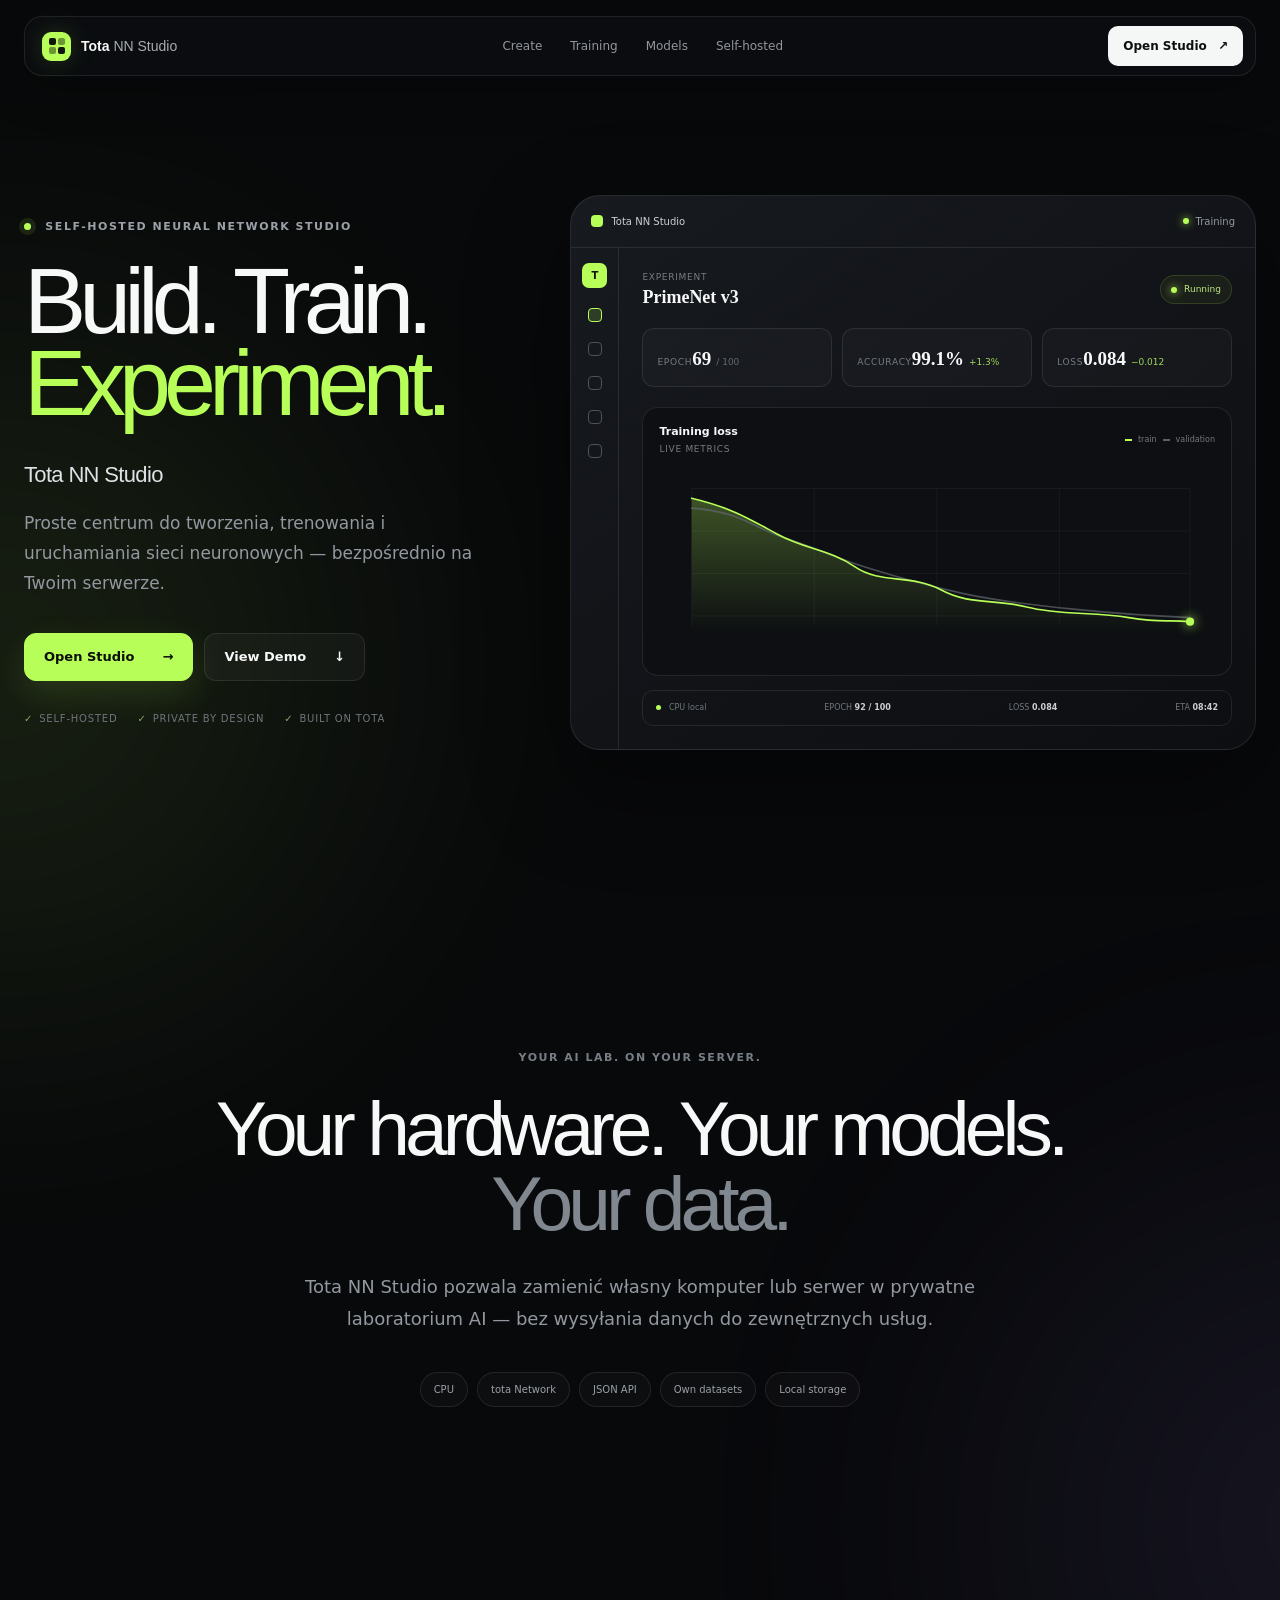
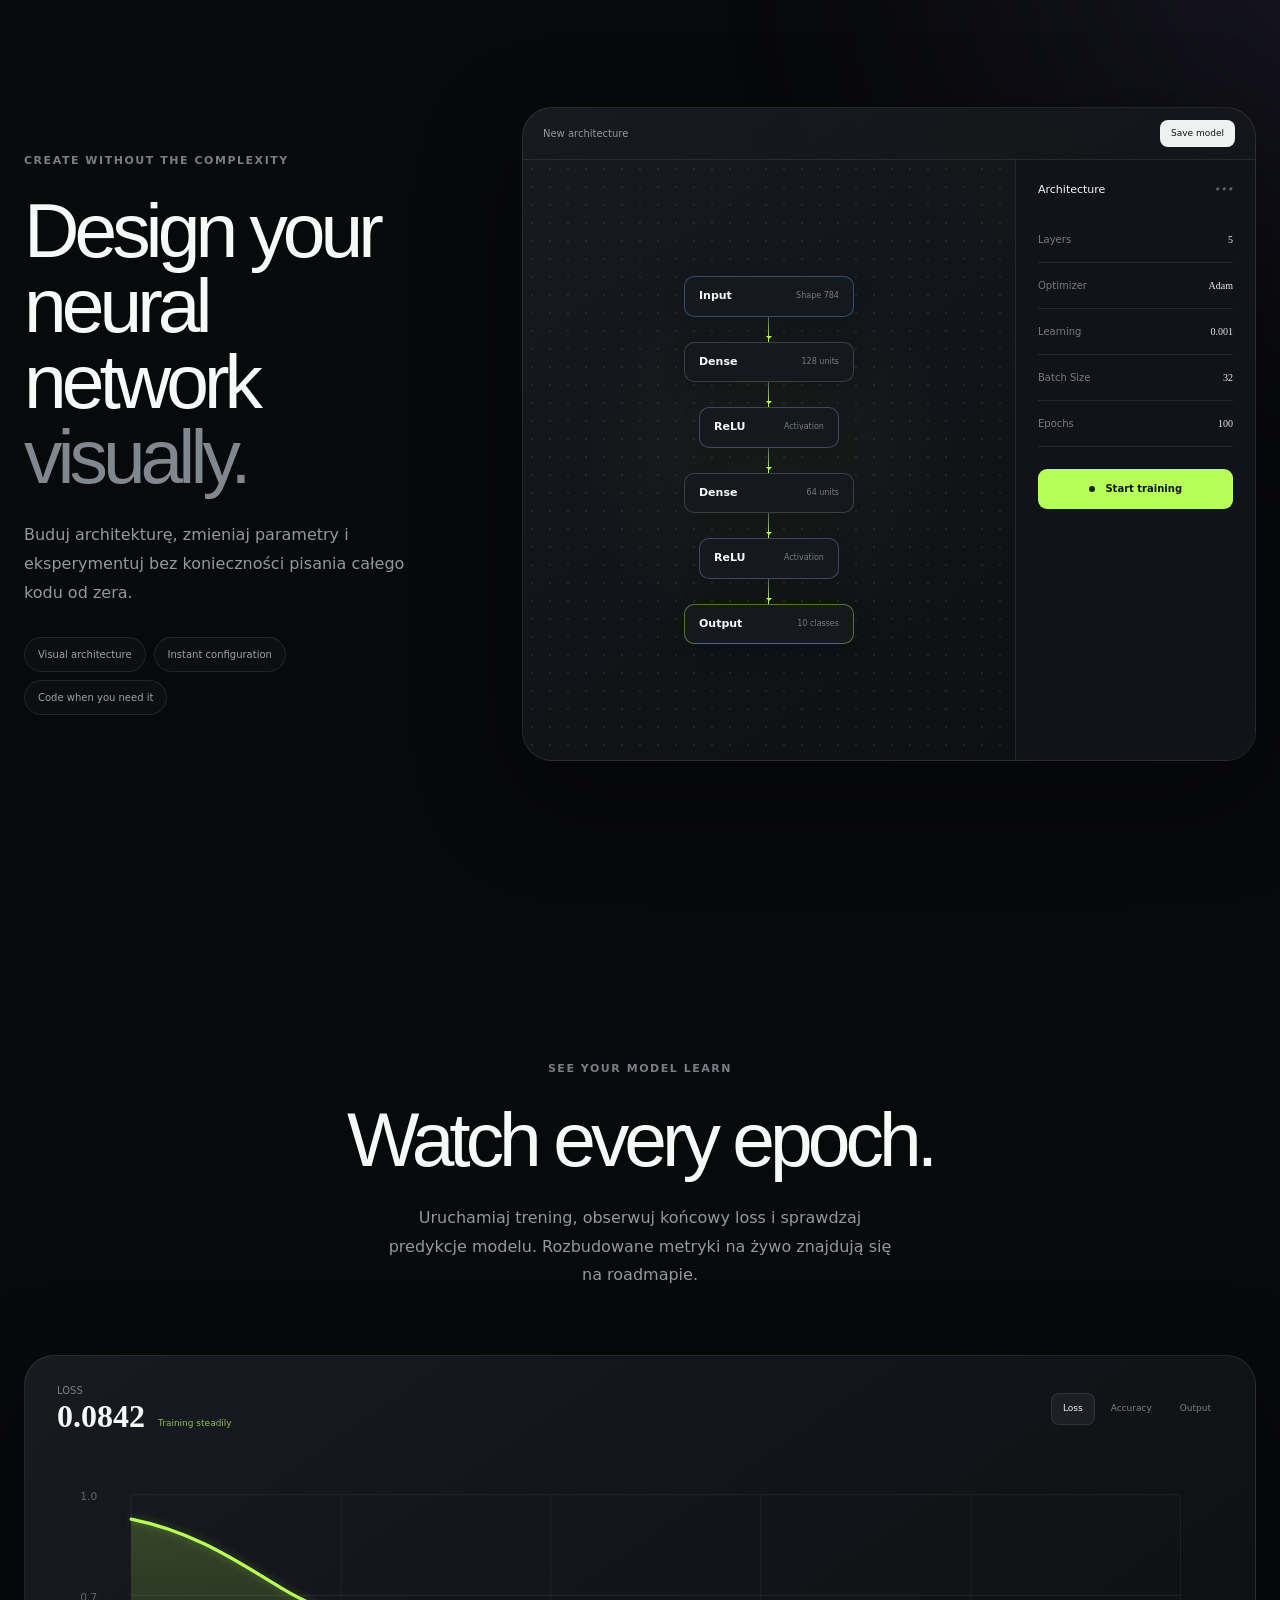
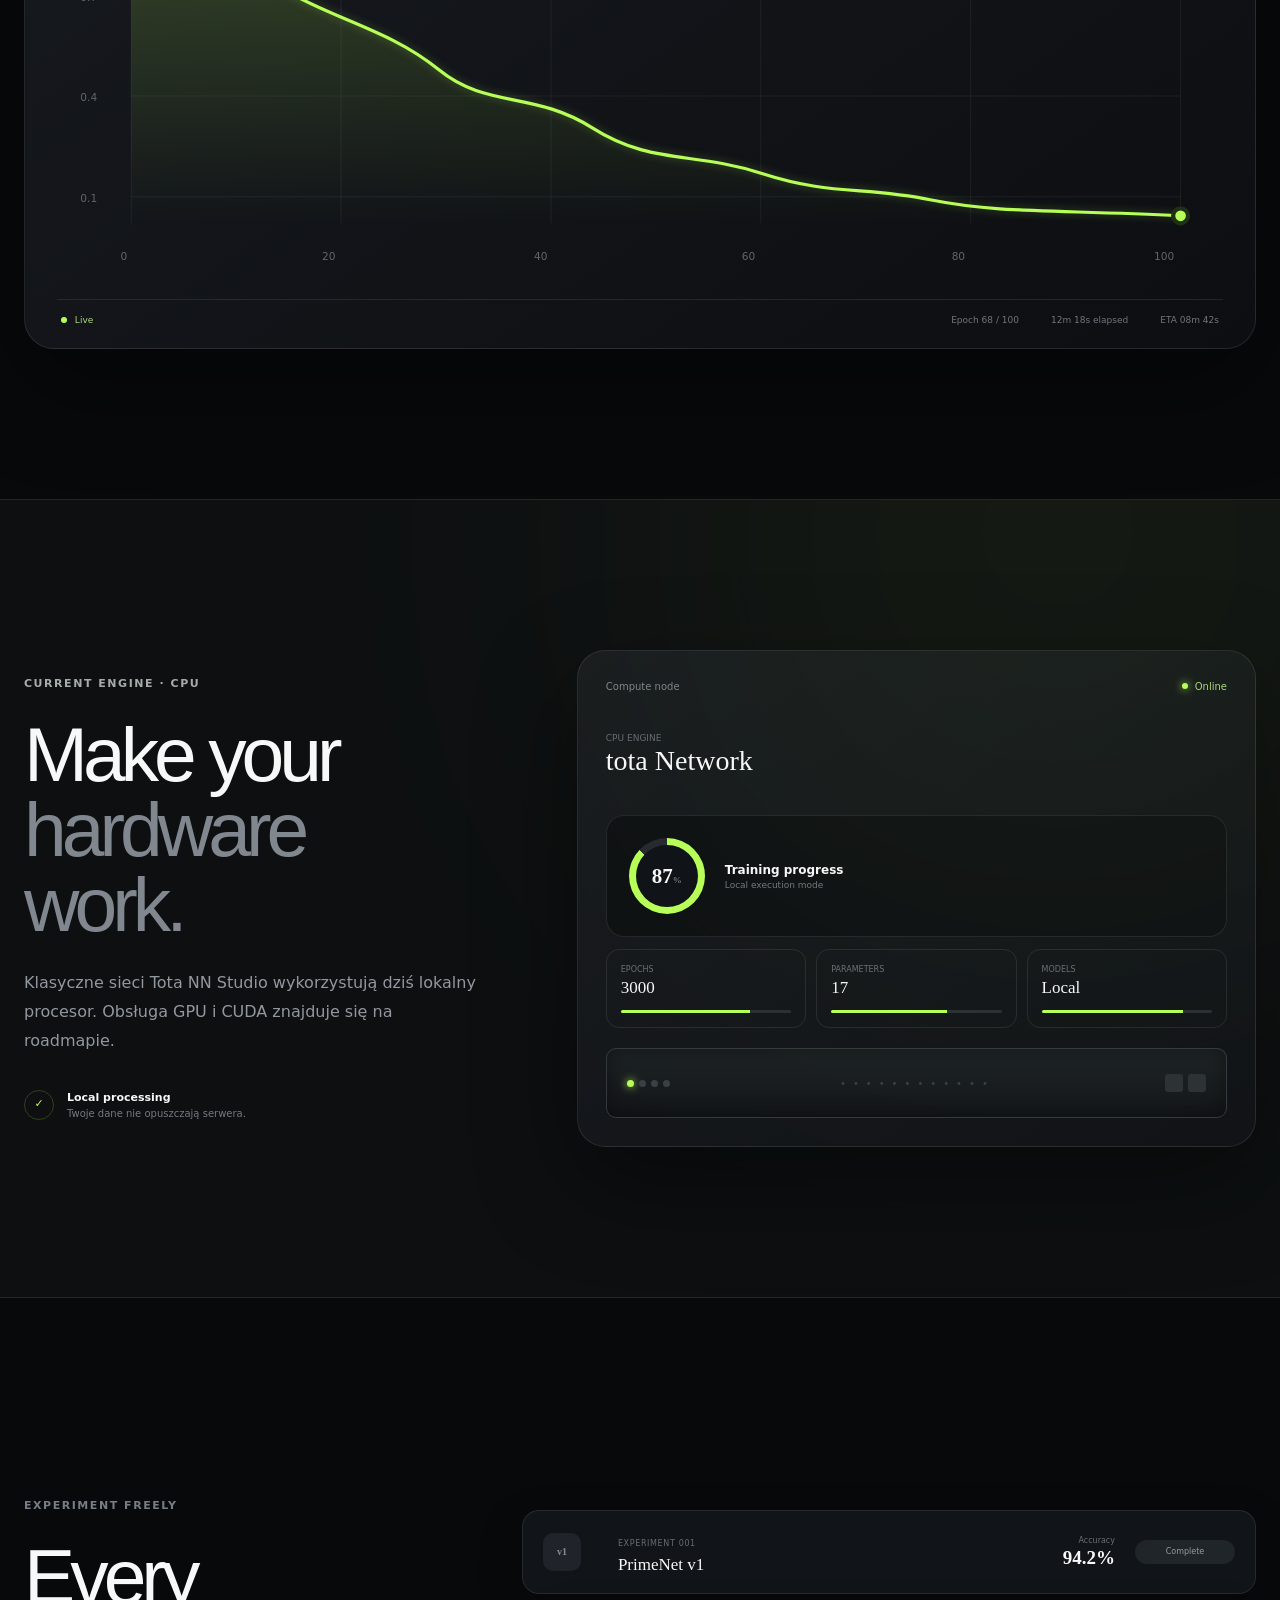
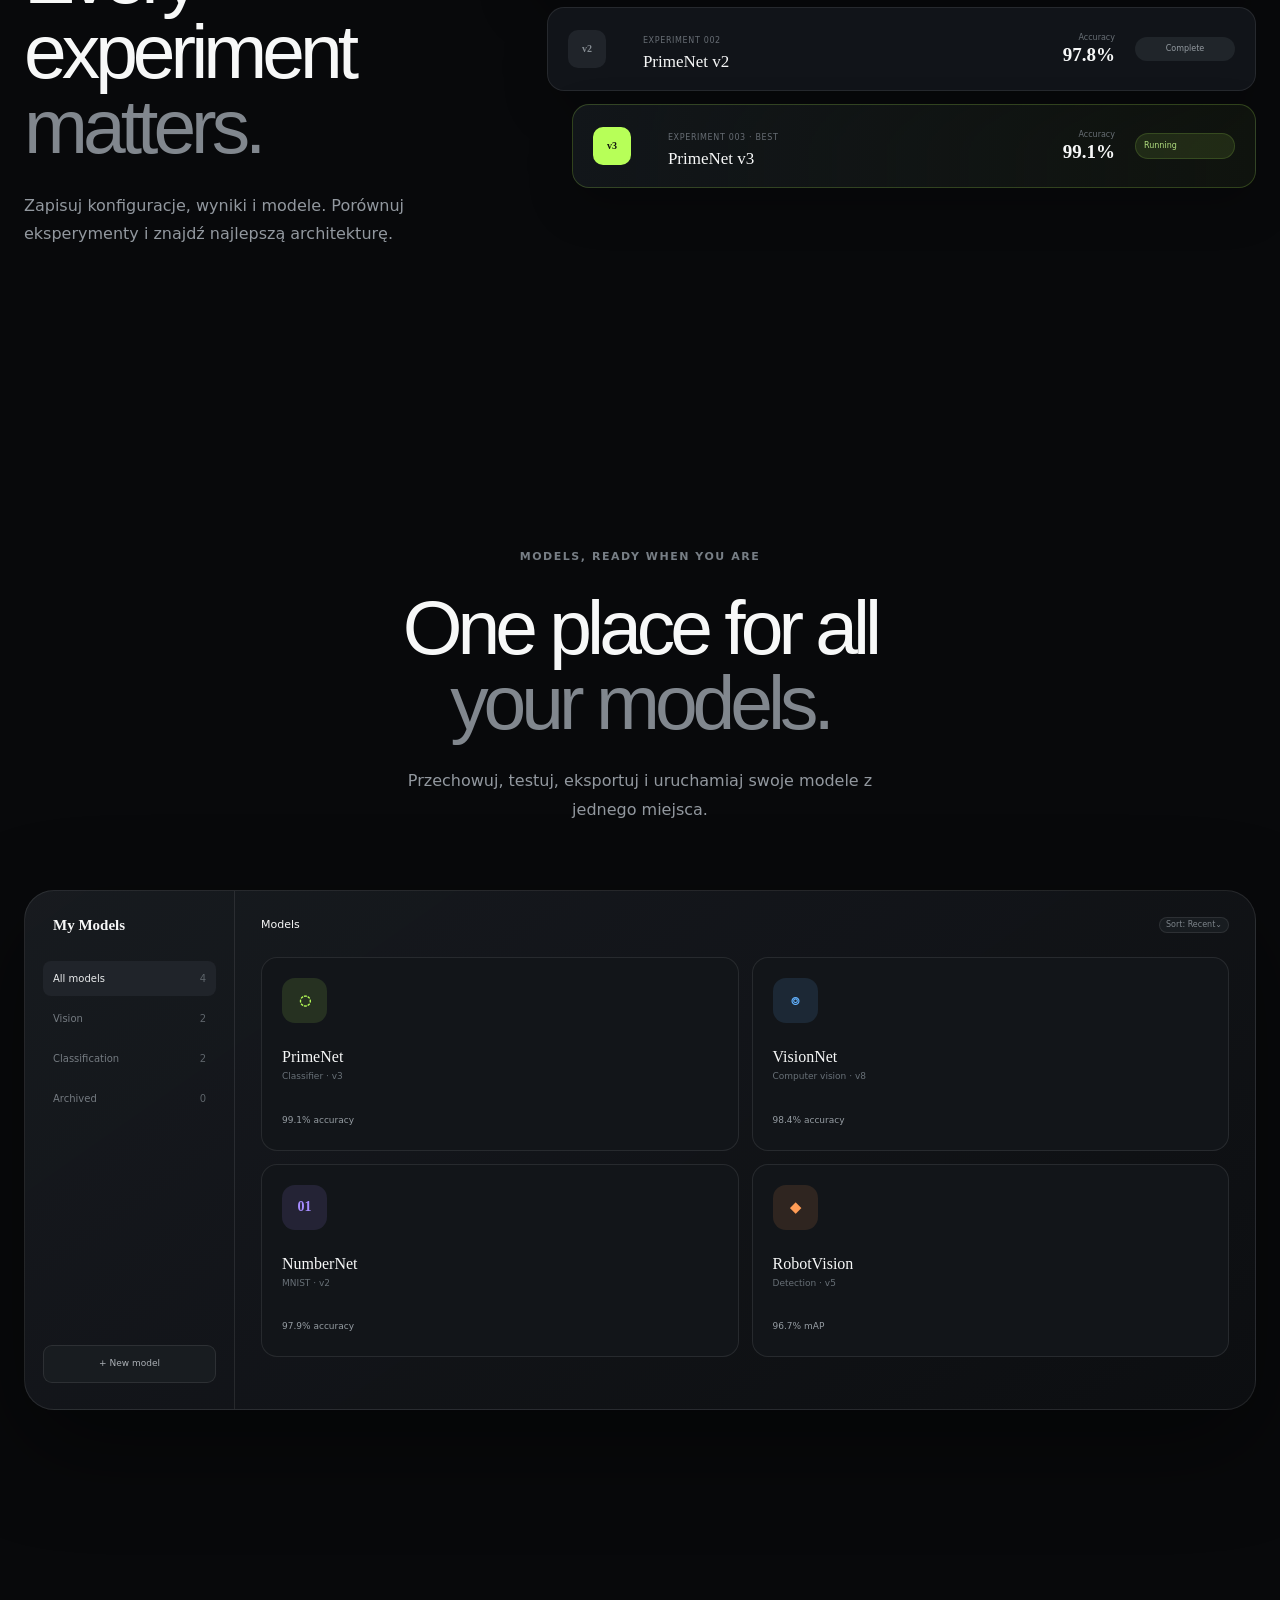
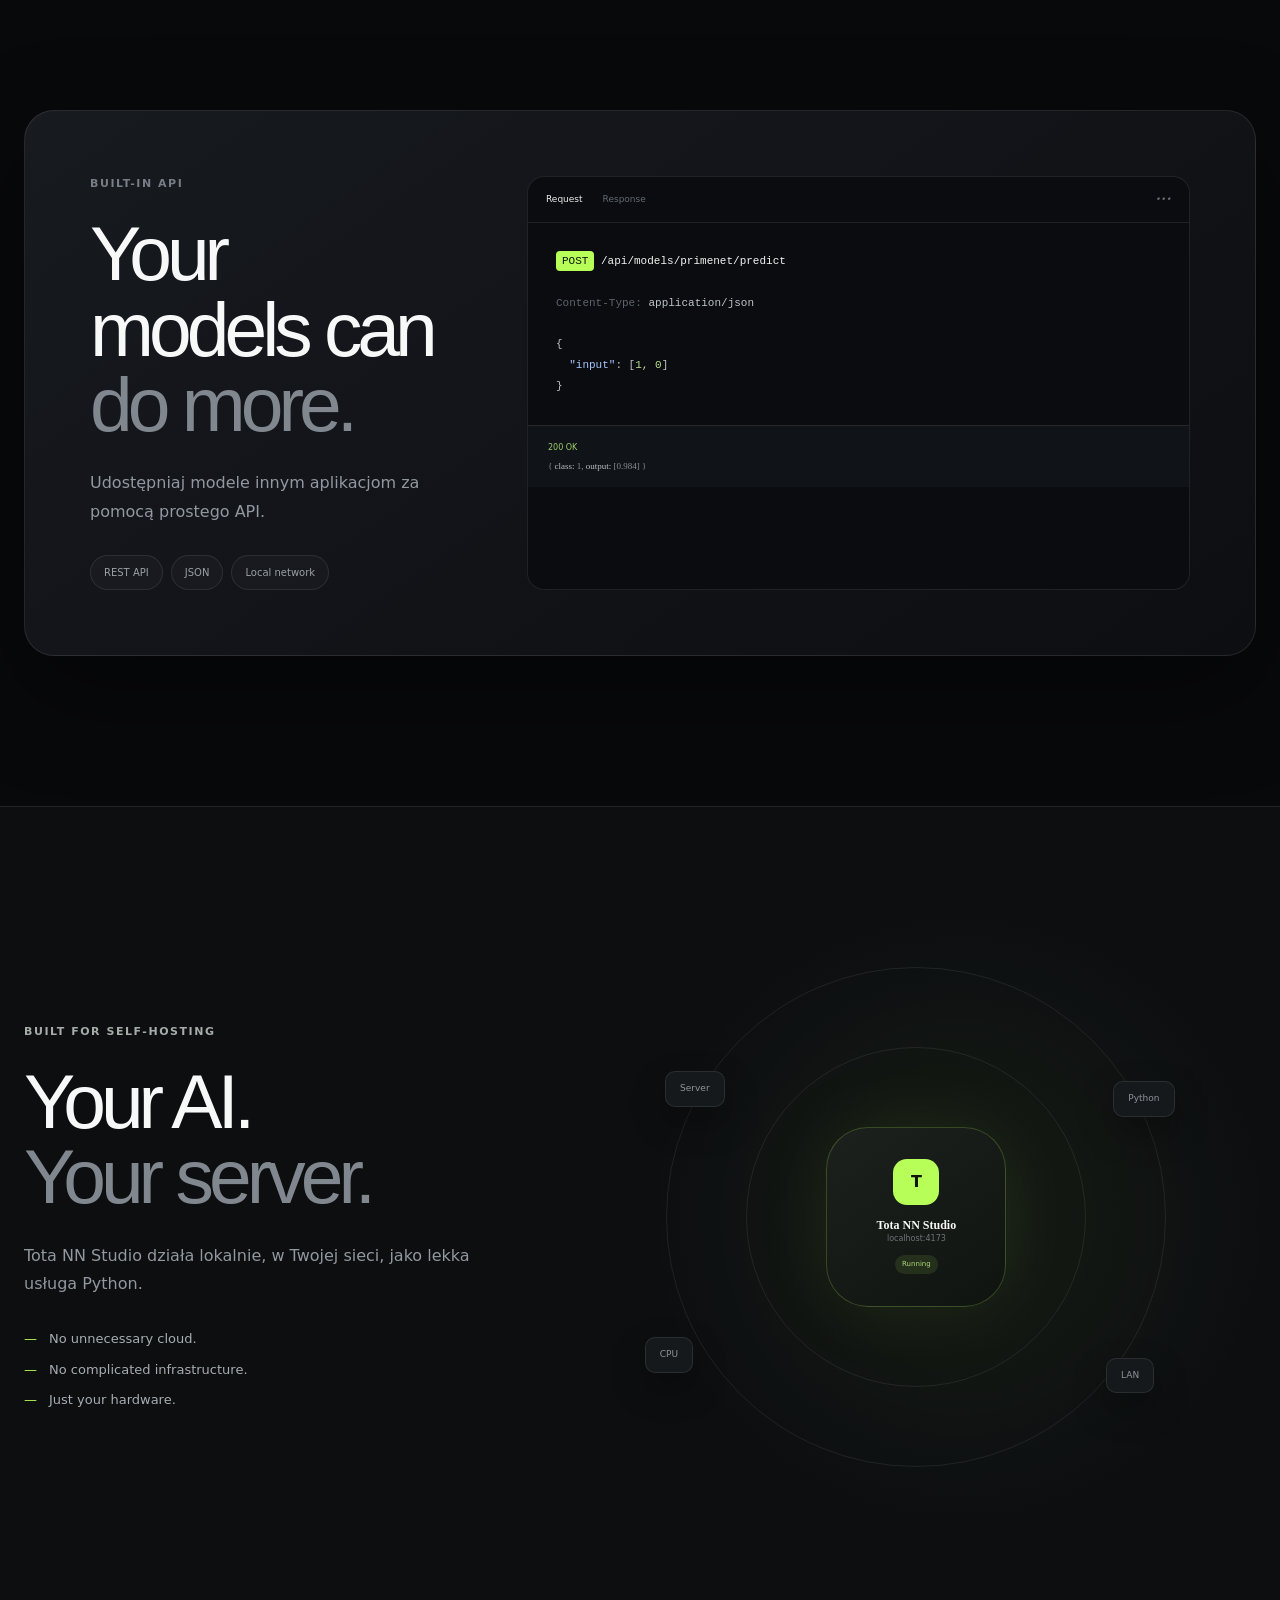
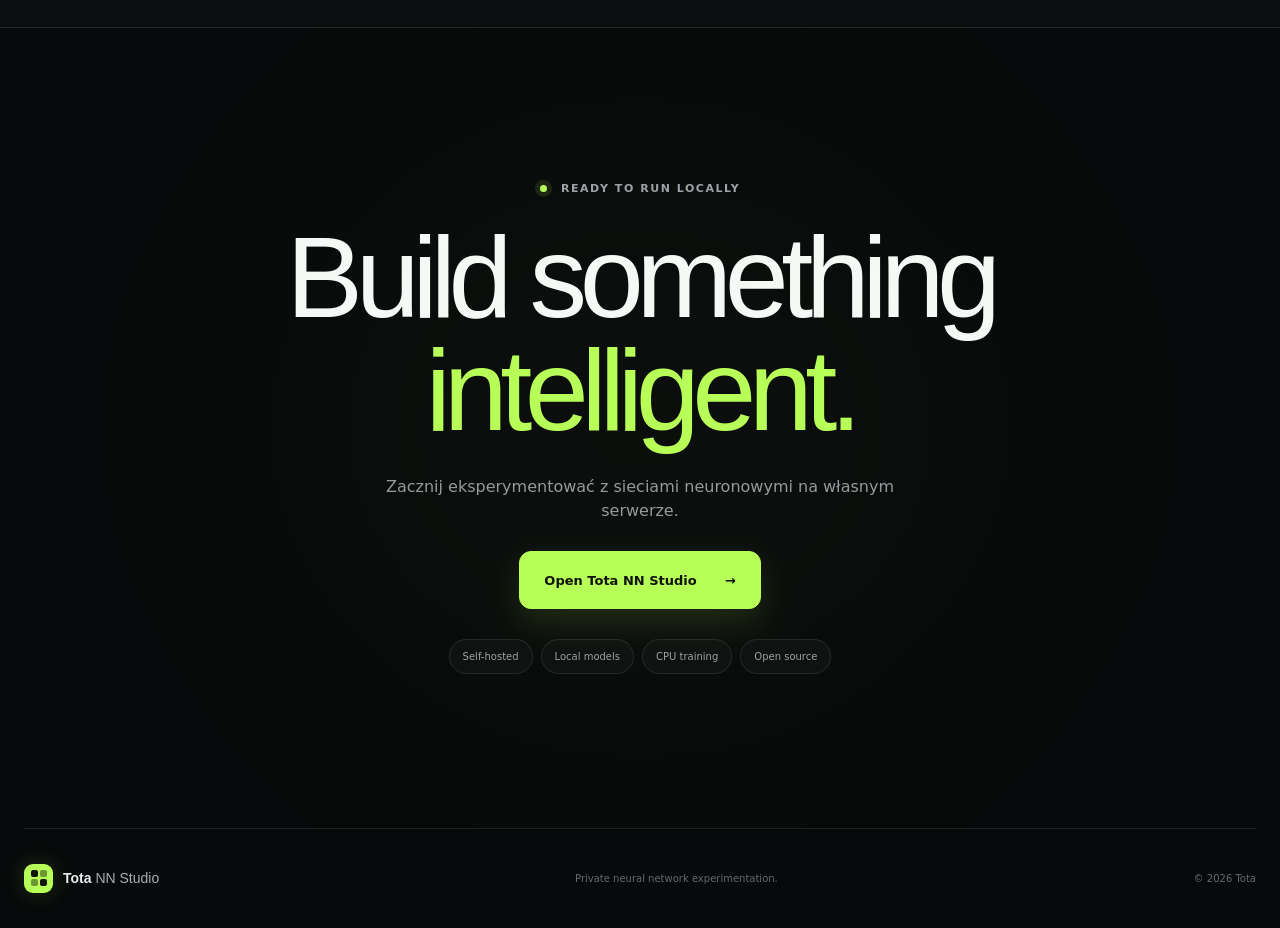
==== commit c5620819: "feat: simplify local access and add one-command installer" ====
--- a/totannstudio/marketing/index.html
+++ b/totannstudio/marketing/index.html
@@ -165,7 +165,6 @@
         <div class="api-copy"><p class="kicker">Built-in API</p><h2>Your models can<br><span>do more.</span></h2><p>Udostępniaj modele innym aplikacjom za pomocą prostego API.</p><div class="api-tags"><span>REST API</span><span>JSON</span><span>Local network</span></div></div>
         <div class="code-window"><div class="code-tabs"><span class="active">Request</span><span>Response</span><i>•••</i></div><pre><code><span class="method">POST</span> <span class="route">/api/models/primenet/predict</span>
 
-<span class="dim">X-Studio-Token:</span> ••••••••
 <span class="dim">Content-Type:</span> application/json
 
 {
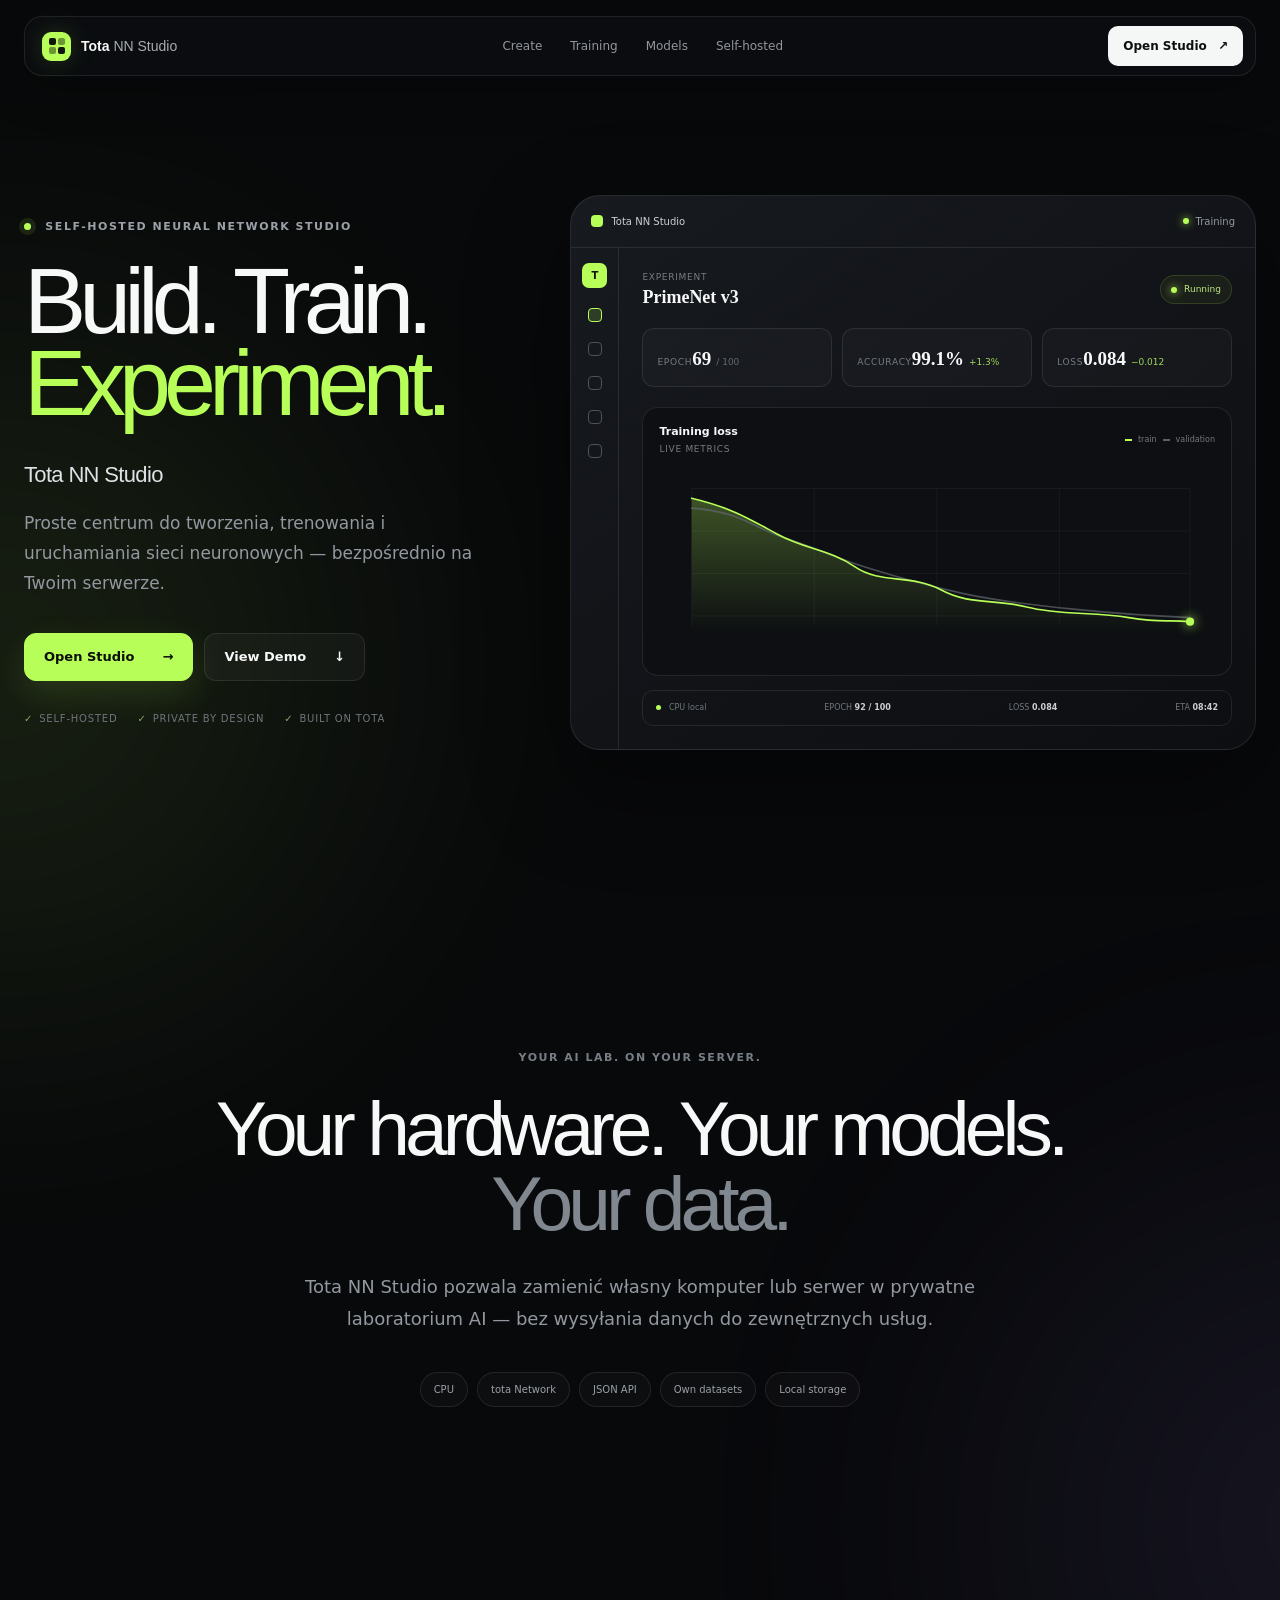
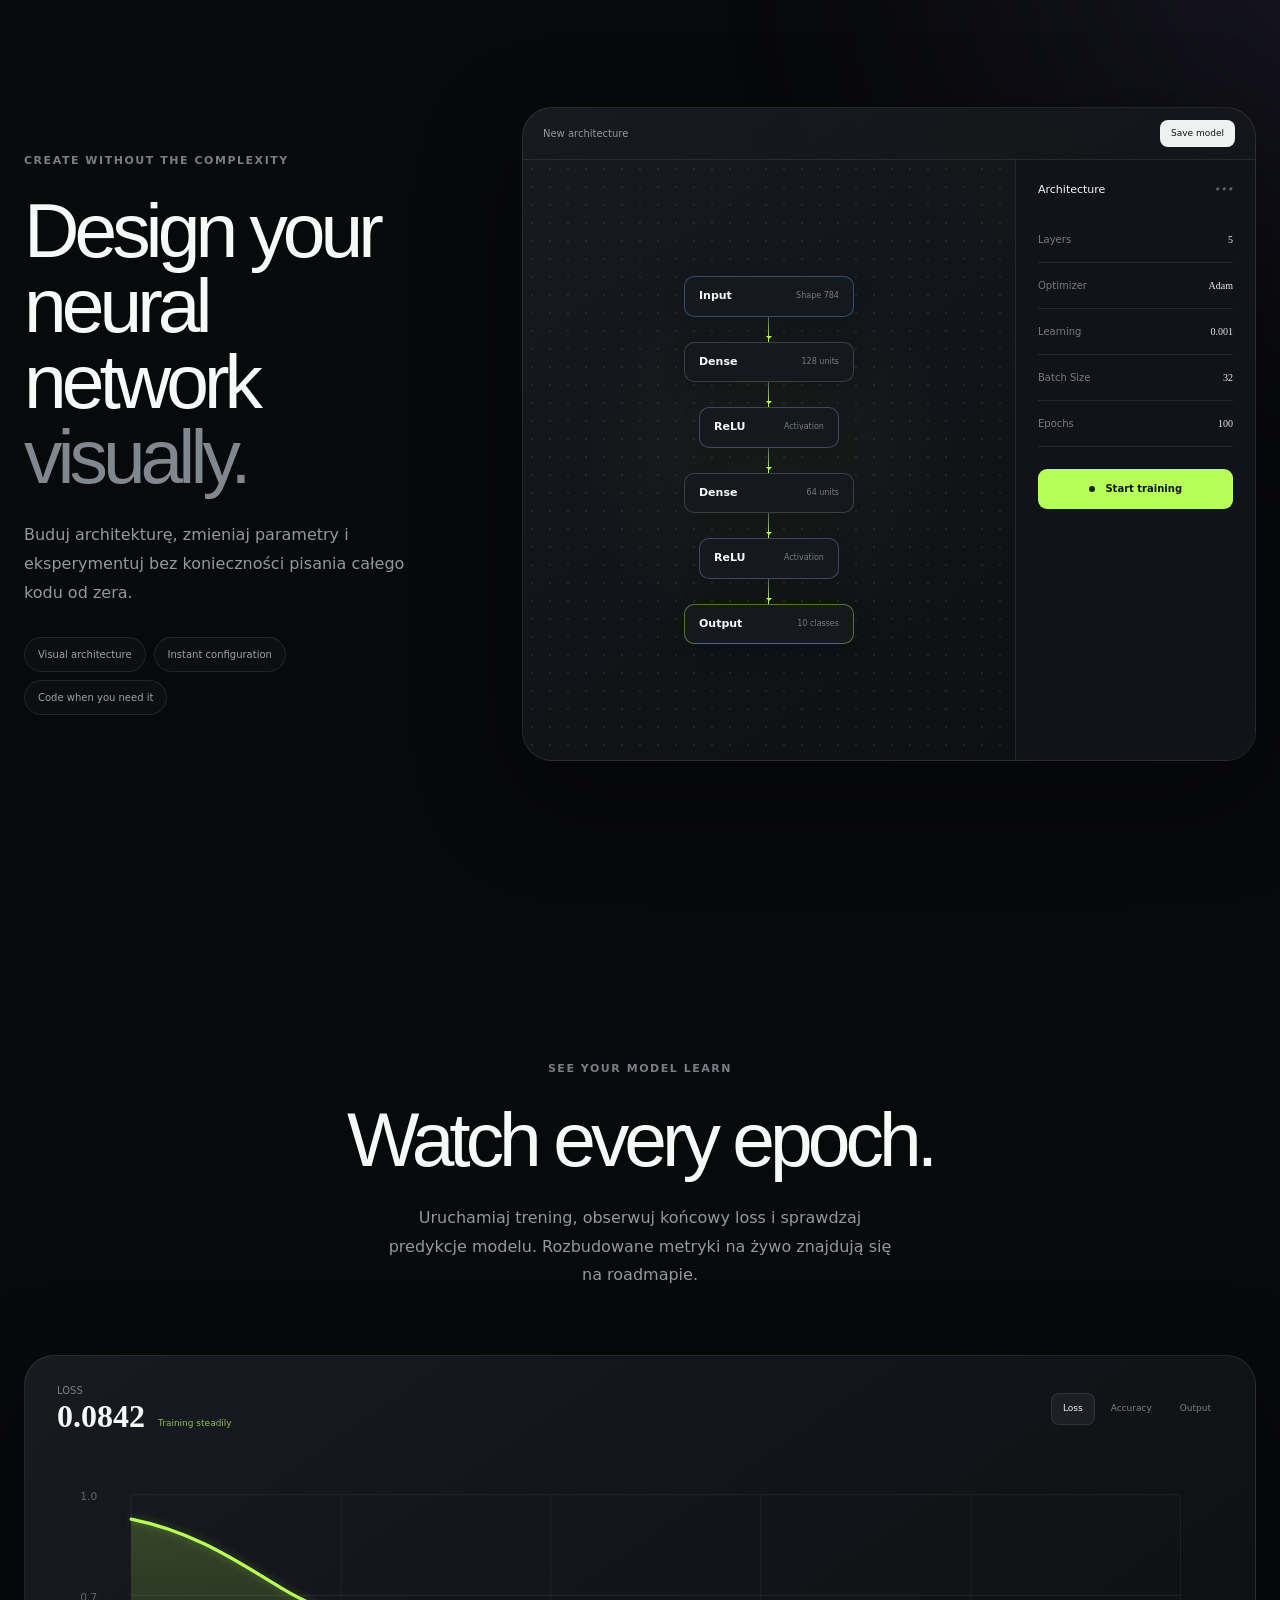
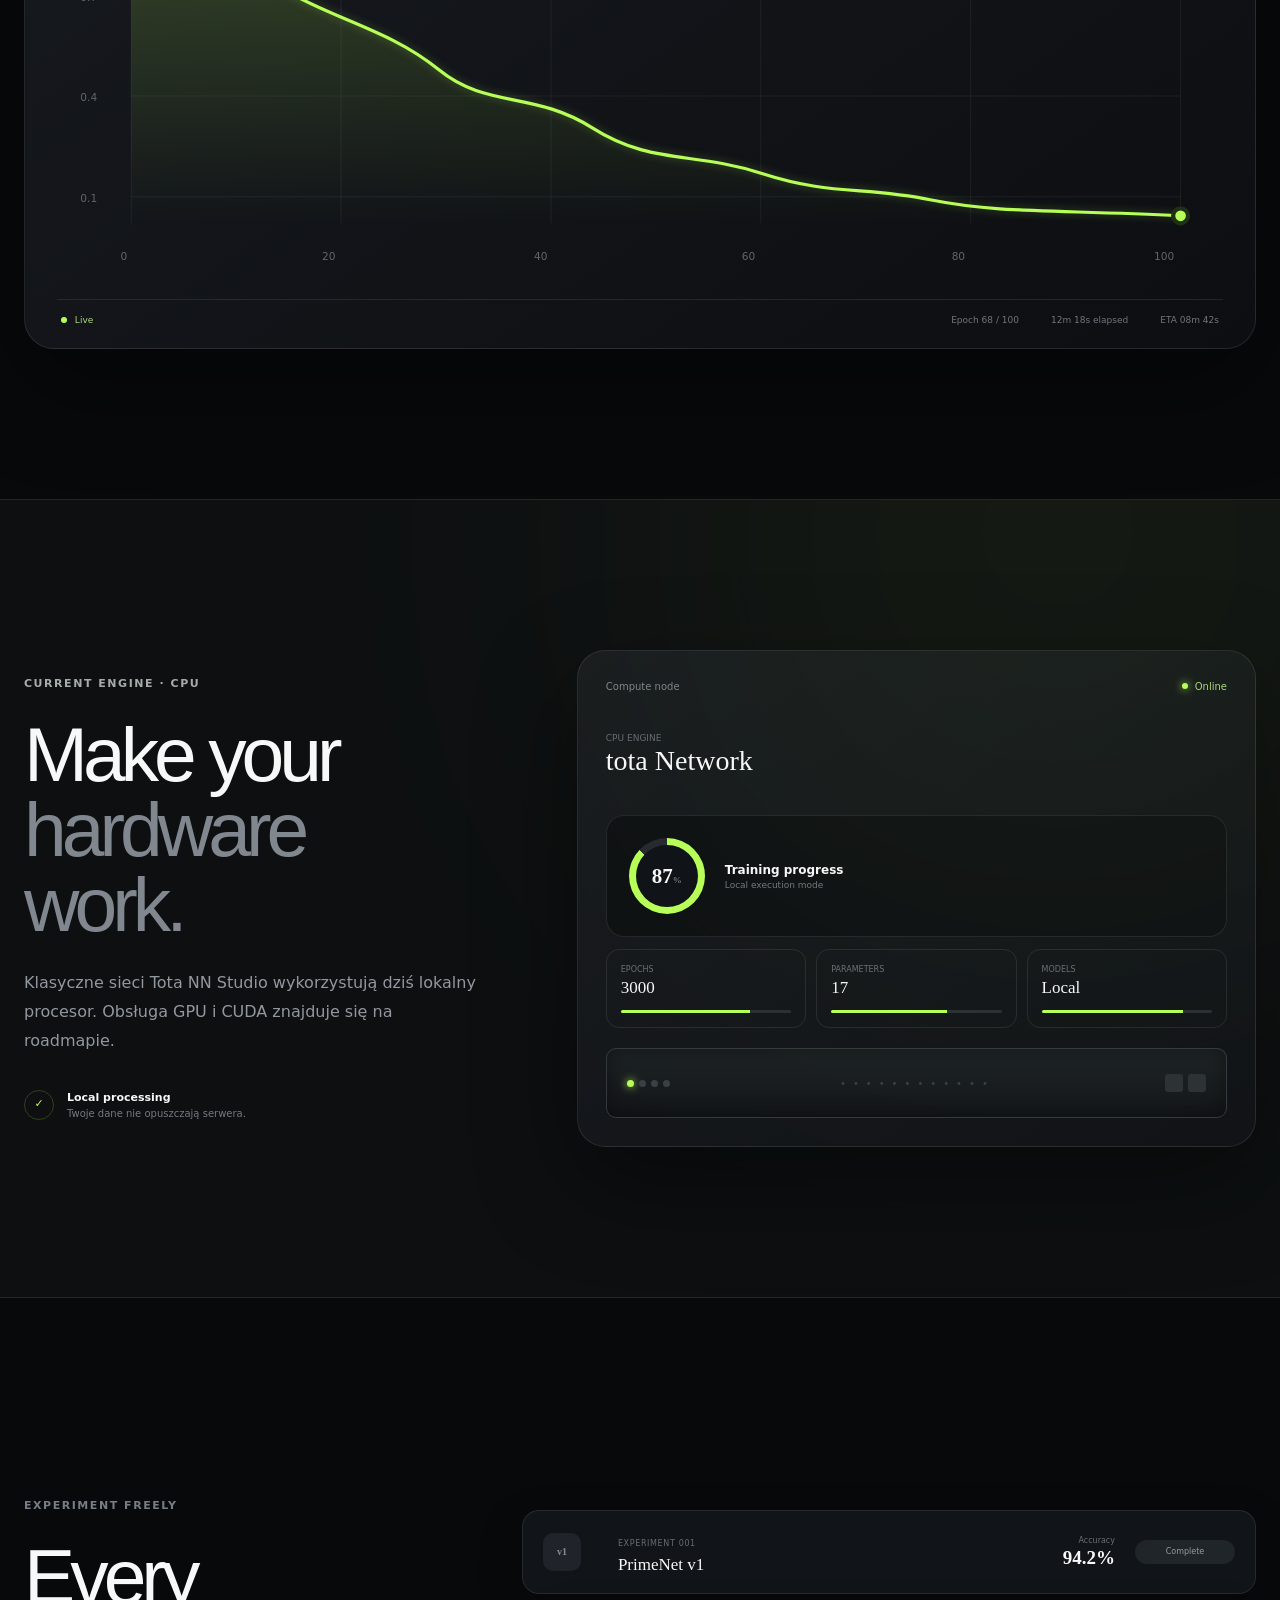
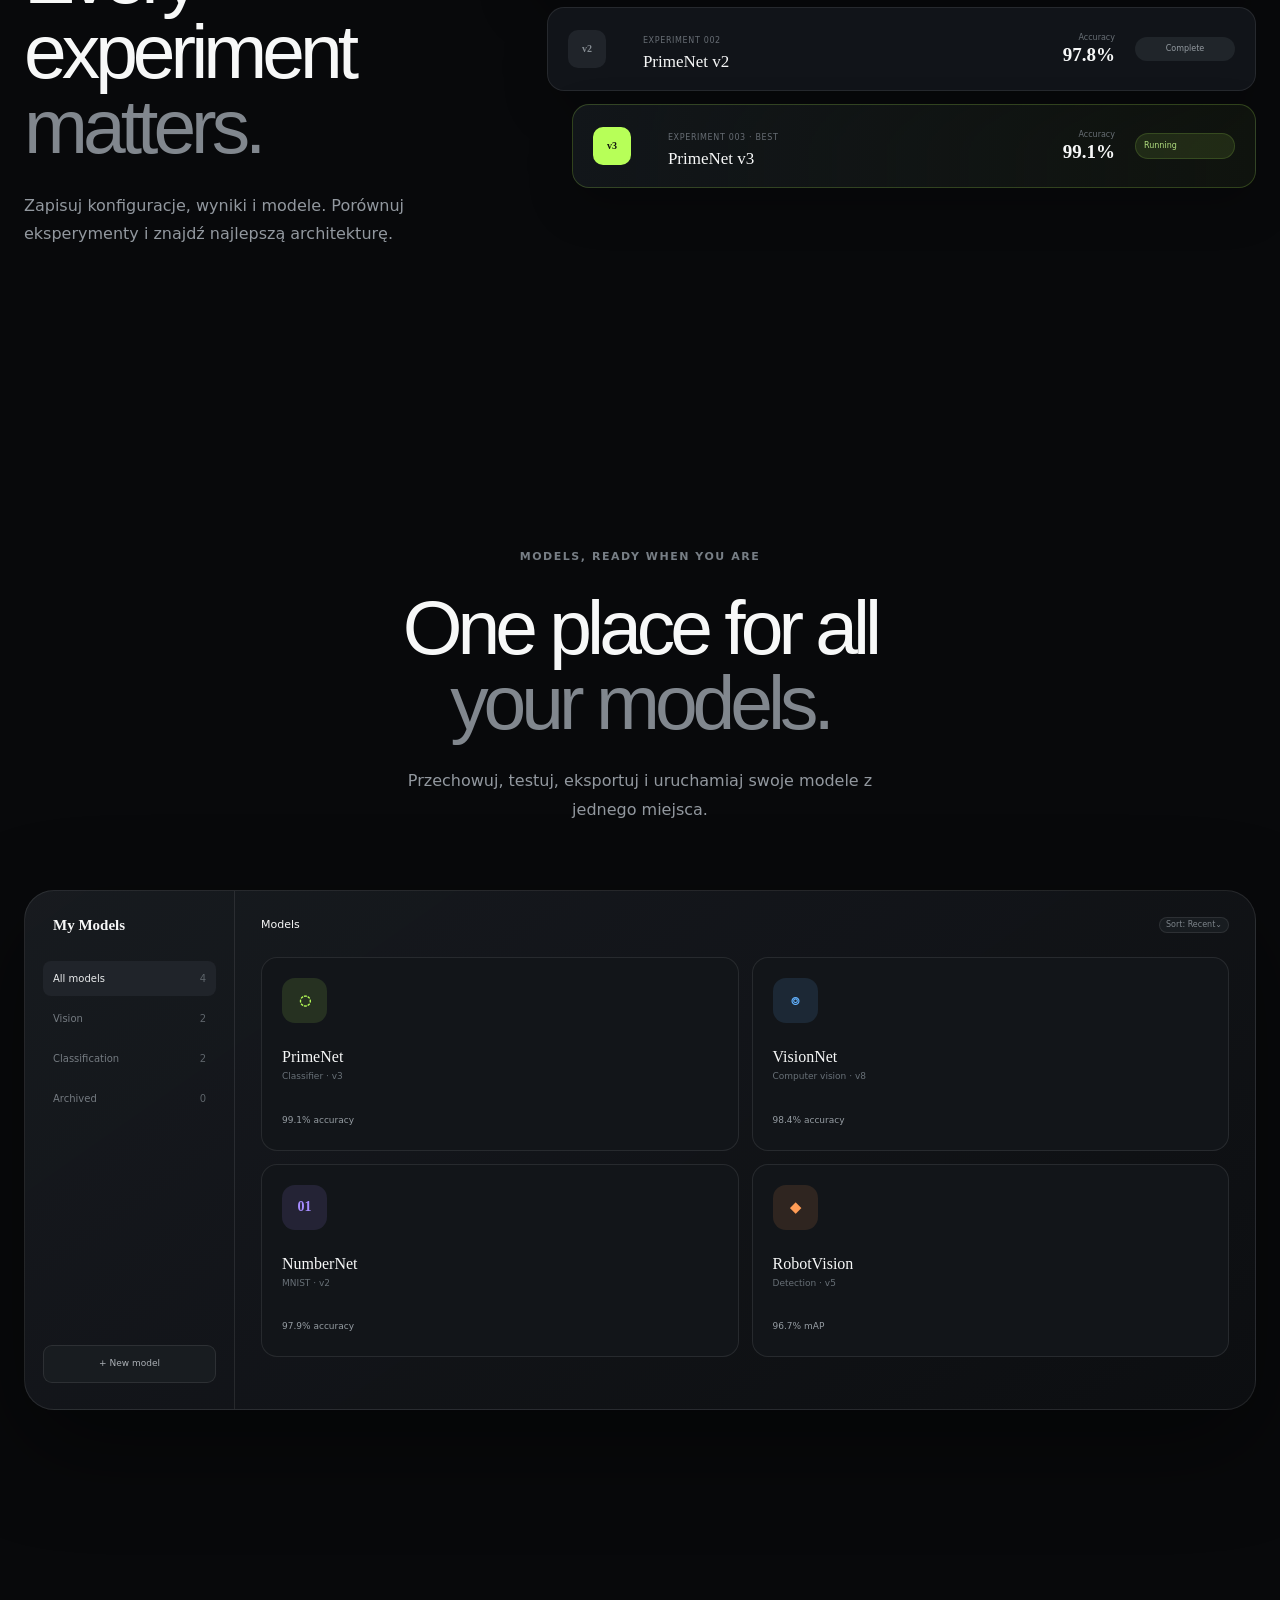
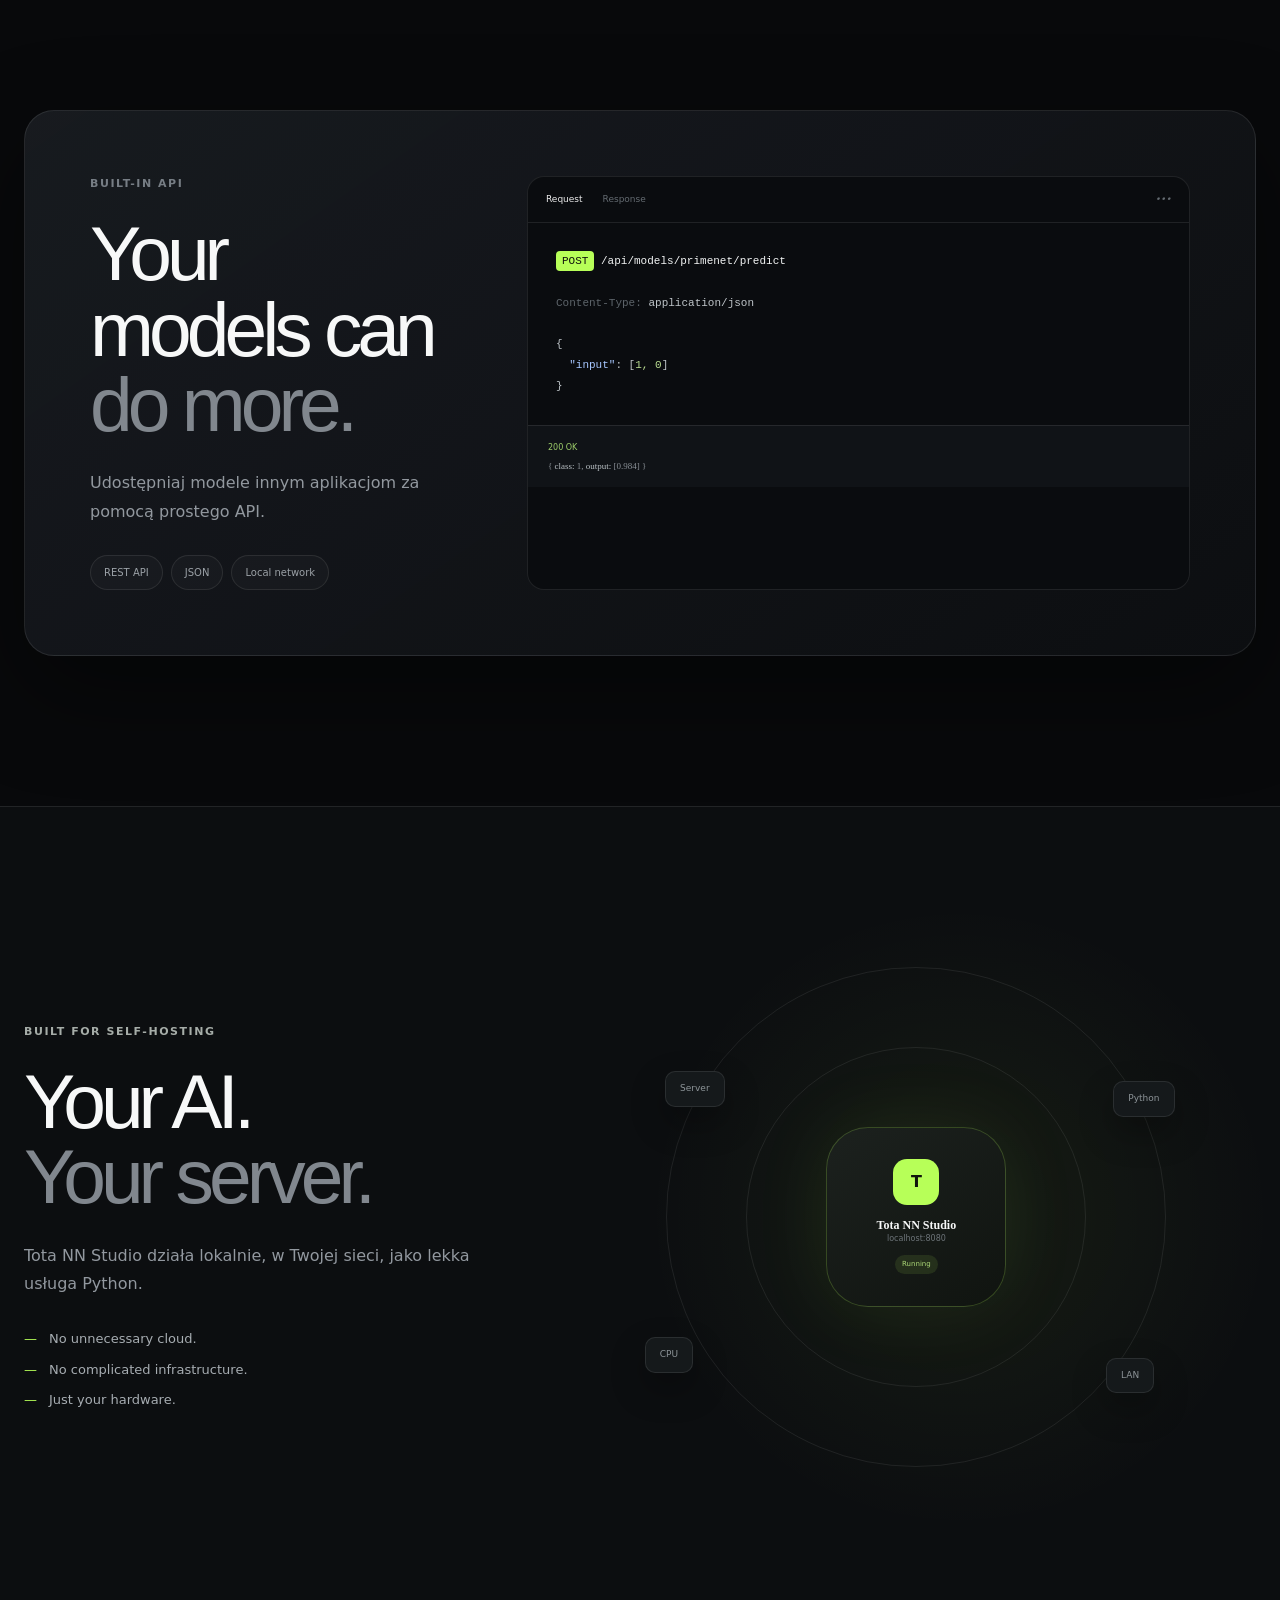
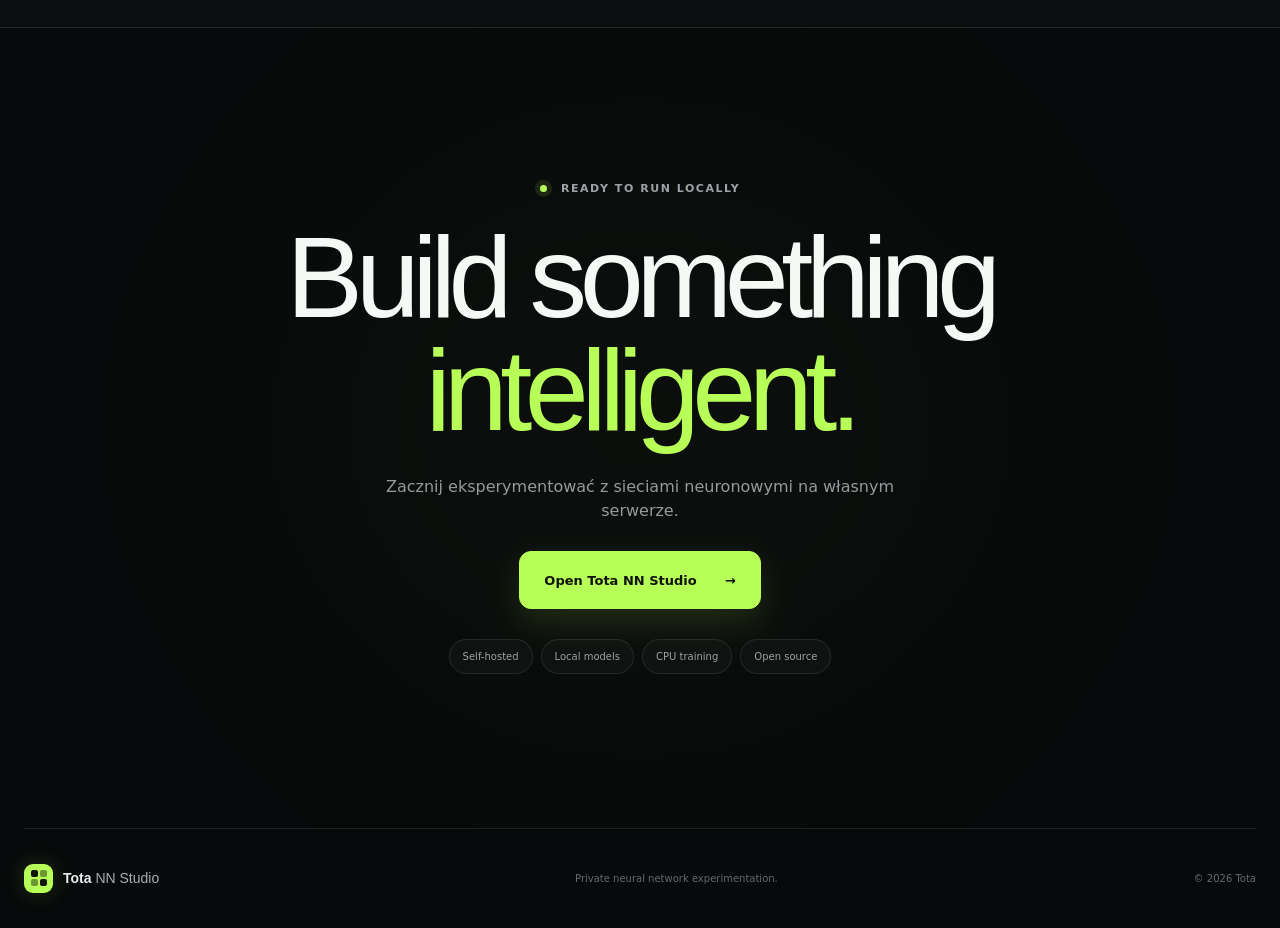
==== commit 637215fd: "feat: add safe LAN autostart on port 8080" ====
--- a/totannstudio/marketing/index.html
+++ b/totannstudio/marketing/index.html
@@ -176,7 +176,7 @@
     <section class="self-hosted section" id="self-hosted">
       <div class="shell self-grid">
         <div class="self-copy reveal"><p class="kicker light">Built for self-hosting</p><h2>Your AI.<br><span>Your server.</span></h2><p>Tota NN Studio działa lokalnie, w Twojej sieci, jako lekka usługa Python.</p><ul><li>No unnecessary cloud.</li><li>No complicated infrastructure.</li><li>Just your hardware.</li></ul></div>
-        <div class="deploy-visual reveal"><div class="orbit orbit-one"></div><div class="orbit orbit-two"></div><div class="deploy-core"><span class="deploy-logo">T</span><b>Tota NN Studio</b><small>localhost:4173</small><i>Running</i></div><span class="device device-a">Server</span><span class="device device-b">Python</span><span class="device device-c">CPU</span><span class="device device-d">LAN</span></div>
+        <div class="deploy-visual reveal"><div class="orbit orbit-one"></div><div class="orbit orbit-two"></div><div class="deploy-core"><span class="deploy-logo">T</span><b>Tota NN Studio</b><small>localhost:8080</small><i>Running</i></div><span class="device device-a">Server</span><span class="device device-b">Python</span><span class="device device-c">CPU</span><span class="device device-d">LAN</span></div>
       </div>
     </section>
 
